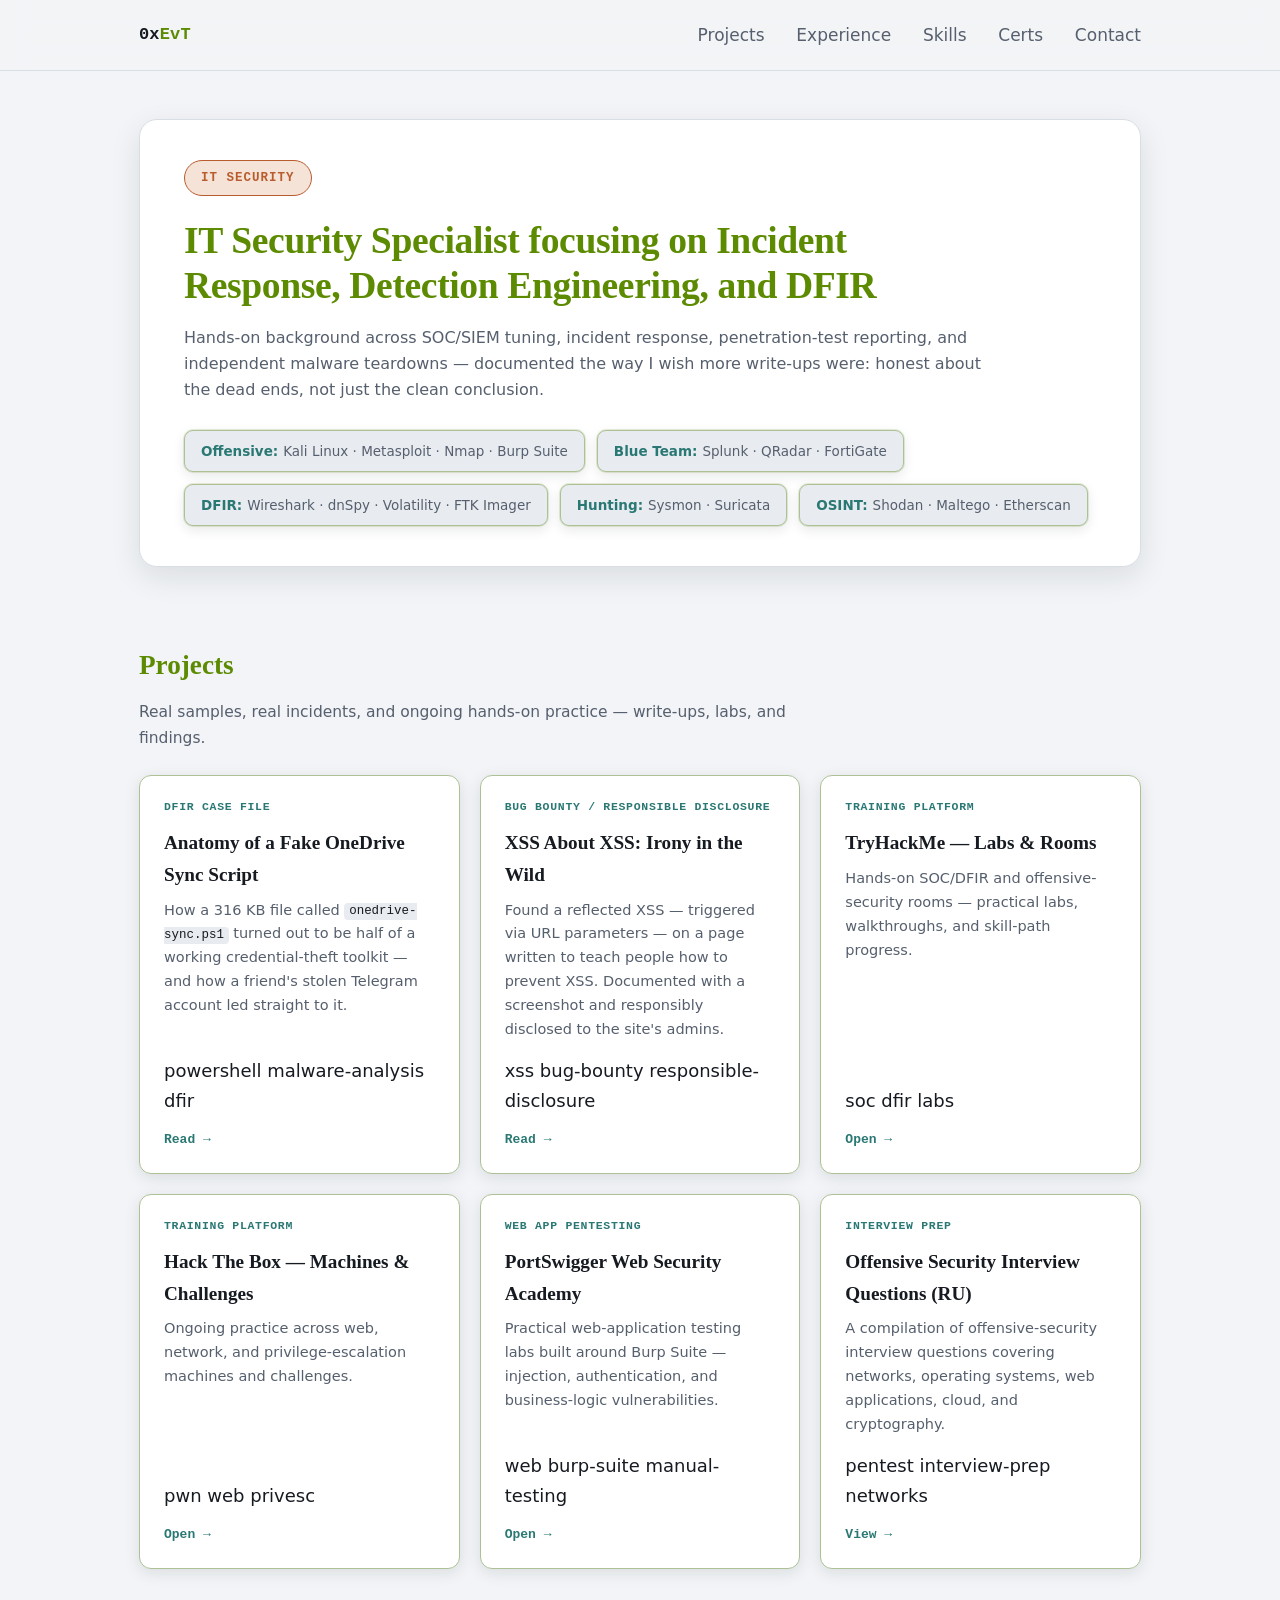
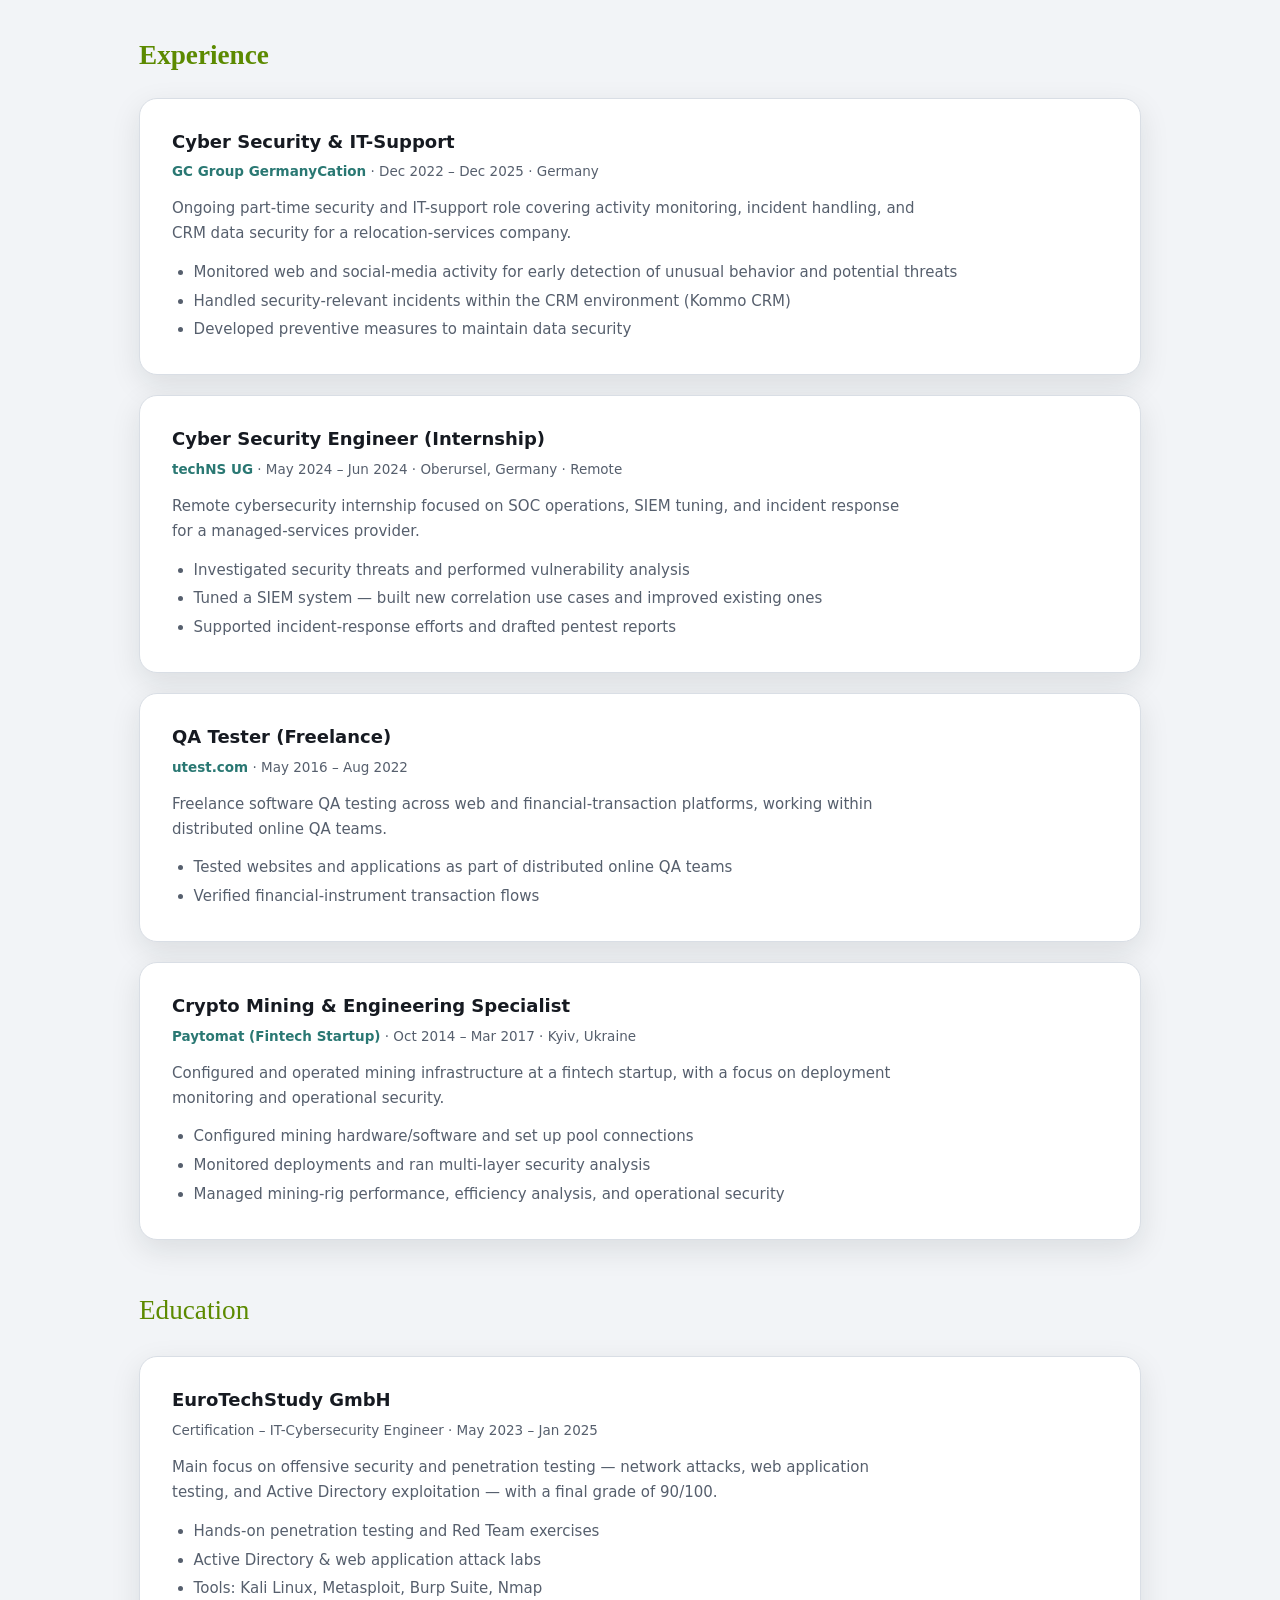
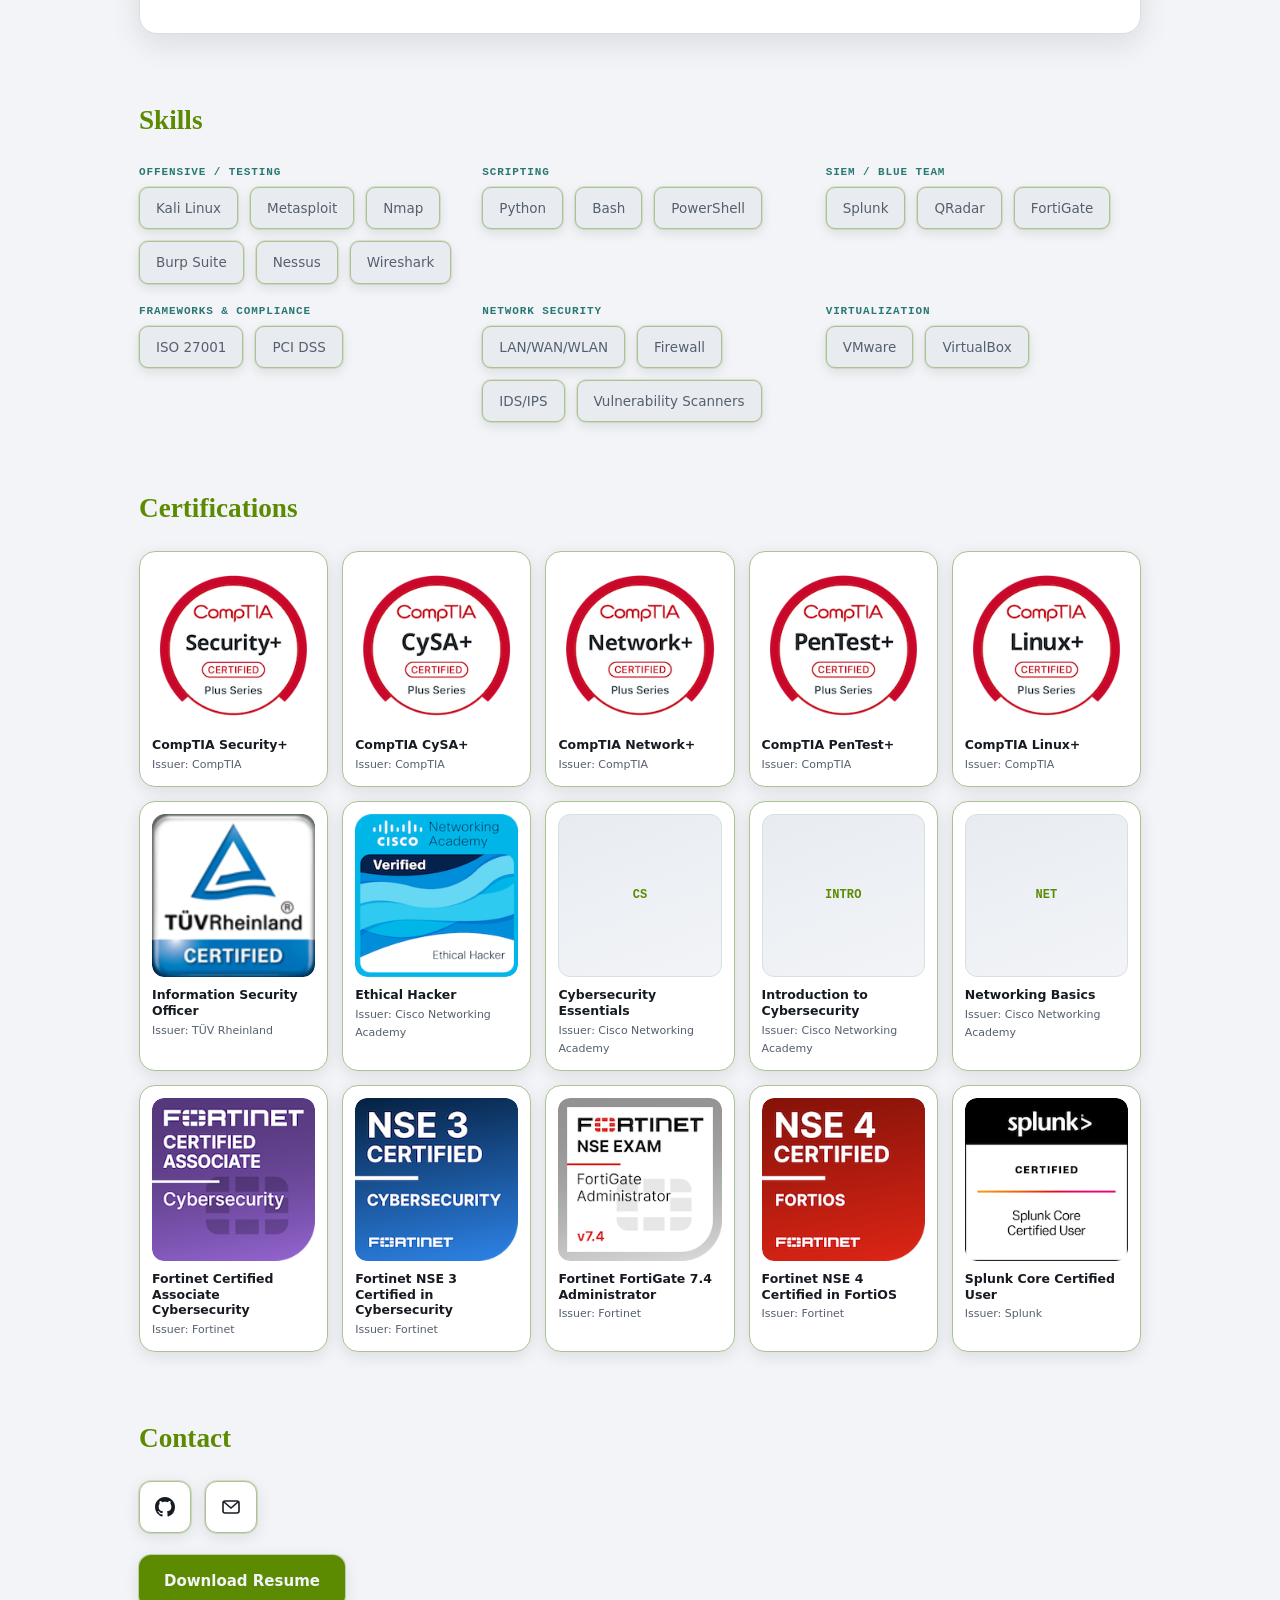
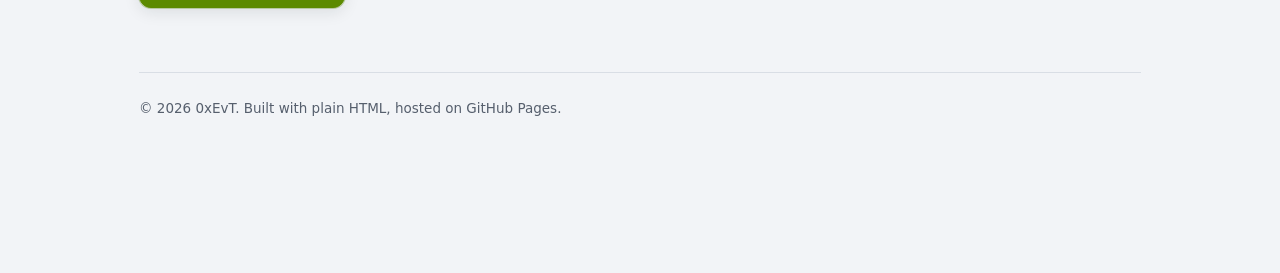
==== index.html @ 276330d0 "Swap Cisco cert card order: Ethical Hacker now first with real Credly badge" ====
<!doctype html>
<html lang="en">
<head>
<meta charset="utf-8">
<meta name="viewport" content="width=device-width, initial-scale=1">
<title>0xEvT — IT Security Specialist</title>
<meta name="description" content="Portfolio — IT Security Specialist focused on SOC operations, malware analysis, and applied pentesting. Projects, experience, certifications, and skills.">
<link rel="icon" href="data:image/svg+xml,%3Csvg xmlns='http://www.w3.org/2000/svg' viewBox='0 0 100 100'%3E%3Ctext y='.9em' font-size='90'%3E%F0%9F%A6%A0%3C/text%3E%3C/svg%3E">
<link rel="stylesheet" href="/assets/style.css">
</head>
<body>

<div class="sticky-nav">
  <header class="site-header wrap">
    <a class="brand" href="/">0x<span>EvT</span></a>
    <nav class="site-nav">
      <a href="#projects">Projects</a>
      <a href="#experience">Experience</a>
      <a href="#skills">Skills</a>
      <a href="#certs">Certs</a>
      <a href="#contact">Contact</a>
    </nav>
  </header>
</div>

<div class="wrap">

  <section class="hero">
    <div class="hero-card">
      <span class="hero-badge">IT Security</span>
      <h1>IT Security Specialist focusing on Incident Response, Detection Engineering, and DFIR</h1>
      <p class="lede">Hands-on background across SOC/SIEM tuning, incident response, penetration-test reporting, and independent malware teardowns &mdash; documented the way I wish more write-ups were: honest about the dead ends, not just the clean conclusion.</p>
      <div class="tool-pills">
        <span class="tool-pill"><b>Offensive:</b> Kali Linux &middot; Metasploit &middot; Nmap &middot; Burp Suite</span>
        <span class="tool-pill"><b>Blue Team:</b> Splunk &middot; QRadar &middot; FortiGate</span>
        <span class="tool-pill"><b>DFIR:</b> Wireshark &middot; dnSpy &middot; Volatility &middot; FTK Imager</span>
        <span class="tool-pill"><b>Hunting:</b> Sysmon &middot; Suricata</span>
        <span class="tool-pill"><b>OSINT:</b> Shodan &middot; Maltego &middot; Etherscan</span>
      </div>
    </div>
  </section>

  <section id="projects">
    <h2>Projects</h2>
    <p class="section-lede">Real samples, real incidents, and ongoing hands-on practice — write-ups, labs, and findings.</p>
    <div class="investigation-grid">

      <a class="investigation-card" href="/posts/anatomy-of-a-fake-onedrive-sync-script.html">
        <div class="category">DFIR Case File</div>
        <h3>Anatomy of a Fake OneDrive Sync Script</h3>
        <p>How a 316&nbsp;KB file called <code>onedrive-sync.ps1</code> turned out to be half of a working credential-theft toolkit &mdash; and how a friend's stolen Telegram account led straight to it.</p>
        <div class="tags">
          <span class="tag">powershell</span>
          <span class="tag">malware-analysis</span>
          <span class="tag">dfir</span>
        </div>
        <span class="cta">Read &rarr;</span>
      </a>

      <a class="investigation-card" href="https://lnkd.in/p/edTXgkzT" target="_blank" rel="noopener">
        <div class="category">Bug Bounty / Responsible Disclosure</div>
        <h3>XSS About XSS: Irony in the Wild</h3>
        <p>Found a reflected XSS &mdash; triggered via URL parameters &mdash; on a page written to teach people how to prevent XSS. Documented with a screenshot and responsibly disclosed to the site's admins.</p>
        <div class="tags">
          <span class="tag">xss</span>
          <span class="tag">bug-bounty</span>
          <span class="tag">responsible-disclosure</span>
        </div>
        <span class="cta">Read &rarr;</span>
      </a>

      <a class="investigation-card" href="https://tryhackme.com/p/InWin" target="_blank" rel="noopener">
        <div class="category">Training Platform</div>
        <h3>TryHackMe — Labs &amp; Rooms</h3>
        <p>Hands-on SOC/DFIR and offensive-security rooms &mdash; practical labs, walkthroughs, and skill-path progress.</p>
        <div class="tags">
          <span class="tag">soc</span>
          <span class="tag">dfir</span>
          <span class="tag">labs</span>
        </div>
        <span class="cta">Open &rarr;</span>
      </a>

      <a class="investigation-card" href="https://profile.hackthebox.com/profile/019fd1e8-3cdb-7213-b640-951eaf2274b7" target="_blank" rel="noopener">
        <div class="category">Training Platform</div>
        <h3>Hack The Box — Machines &amp; Challenges</h3>
        <p>Ongoing practice across web, network, and privilege-escalation machines and challenges.</p>
        <div class="tags">
          <span class="tag">pwn</span>
          <span class="tag">web</span>
          <span class="tag">privesc</span>
        </div>
        <span class="cta">Open &rarr;</span>
      </a>

      <a class="investigation-card" href="https://portswigger.net/web-security" target="_blank" rel="noopener">
        <div class="category">Web App Pentesting</div>
        <h3>PortSwigger Web Security Academy</h3>
        <p>Practical web-application testing labs built around Burp Suite &mdash; injection, authentication, and business-logic vulnerabilities.</p>
        <div class="tags">
          <span class="tag">web</span>
          <span class="tag">burp-suite</span>
          <span class="tag">manual-testing</span>
        </div>
        <span class="cta">Open &rarr;</span>
      </a>

      <a class="investigation-card" href="https://github.com/inwin2023/russian-offensive-security-questions" target="_blank" rel="noopener">
        <div class="category">Interview Prep</div>
        <h3>Offensive Security Interview Questions (RU)</h3>
        <p>A compilation of offensive-security interview questions covering networks, operating systems, web applications, cloud, and cryptography.</p>
        <div class="tags">
          <span class="tag">pentest</span>
          <span class="tag">interview-prep</span>
          <span class="tag">networks</span>
        </div>
        <span class="cta">View &rarr;</span>
      </a>

    </div>
  </section>

  <section id="experience">
    <h2>Experience</h2>
    <div class="job-list">

      <div class="job-entry">
        <span class="job-title">Cyber Security &amp; IT-Support</span>
        <div class="job-meta-line"><span class="job-org">GC Group GermanyCation</span> &middot; Dec 2022 – Dec 2025 &middot; Germany</div>
        <p class="job-summary">Ongoing part-time security and IT-support role covering activity monitoring, incident handling, and CRM data security for a relocation-services company.</p>
        <ul>
          <li>Monitored web and social-media activity for early detection of unusual behavior and potential threats</li>
          <li>Handled security-relevant incidents within the CRM environment (Kommo CRM)</li>
          <li>Developed preventive measures to maintain data security</li>
        </ul>
      </div>

      <div class="job-entry">
        <span class="job-title">Cyber Security Engineer (Internship)</span>
        <div class="job-meta-line"><span class="job-org">techNS UG</span> &middot; May 2024 – Jun 2024 &middot; Oberursel, Germany &middot; Remote</div>
        <p class="job-summary">Remote cybersecurity internship focused on SOC operations, SIEM tuning, and incident response for a managed-services provider.</p>
        <ul>
          <li>Investigated security threats and performed vulnerability analysis</li>
          <li>Tuned a SIEM system — built new correlation use cases and improved existing ones</li>
          <li>Supported incident-response efforts and drafted pentest reports</li>
        </ul>
      </div>

      <div class="job-entry">
        <span class="job-title">QA Tester (Freelance)</span>
        <div class="job-meta-line"><span class="job-org">utest.com</span> &middot; May 2016 – Aug 2022</div>
        <p class="job-summary">Freelance software QA testing across web and financial-transaction platforms, working within distributed online QA teams.</p>
        <ul>
          <li>Tested websites and applications as part of distributed online QA teams</li>
          <li>Verified financial-instrument transaction flows</li>
        </ul>
      </div>

      <div class="job-entry">
        <span class="job-title">Crypto Mining &amp; Engineering Specialist</span>
        <div class="job-meta-line"><span class="job-org">Paytomat (Fintech Startup)</span> &middot; Oct 2014 – Mar 2017 &middot; Kyiv, Ukraine</div>
        <p class="job-summary">Configured and operated mining infrastructure at a fintech startup, with a focus on deployment monitoring and operational security.</p>
        <ul>
          <li>Configured mining hardware/software and set up pool connections</li>
          <li>Monitored deployments and ran multi-layer security analysis</li>
          <li>Managed mining-rig performance, efficiency analysis, and operational security</li>
        </ul>
      </div>

      <div class="subgroup-heading">Education</div>

      <div class="job-entry">
        <span class="job-title">EuroTechStudy GmbH</span>
        <div class="job-meta-line">Certification &ndash; IT-Cybersecurity Engineer &middot; May 2023 – Jan 2025</div>
        <p class="job-summary">Main focus on offensive security and penetration testing &mdash; network attacks, web application testing, and Active Directory exploitation &mdash; with a final grade of 90/100.</p>
        <ul>
          <li>Hands-on penetration testing and Red Team exercises</li>
          <li>Active Directory &amp; web application attack labs</li>
          <li>Tools: Kali Linux, Metasploit, Burp Suite, Nmap</li>
        </ul>
      </div>

    </div>
  </section>

  <section id="skills">
    <h2>Skills</h2>
    <div class="skills-grid">
      <div class="skill-group">
        <div class="group-label">Offensive / Testing</div>
        <div class="tool-pills">
          <span class="tool-pill">Kali Linux</span>
          <span class="tool-pill">Metasploit</span>
          <span class="tool-pill">Nmap</span>
          <span class="tool-pill">Burp Suite</span>
          <span class="tool-pill">Nessus</span>
          <span class="tool-pill">Wireshark</span>
        </div>
      </div>
      <div class="skill-group">
        <div class="group-label">Scripting</div>
        <div class="tool-pills">
          <span class="tool-pill">Python</span>
          <span class="tool-pill">Bash</span>
          <span class="tool-pill">PowerShell</span>
        </div>
      </div>
      <div class="skill-group">
        <div class="group-label">SIEM / Blue Team</div>
        <div class="tool-pills">
          <span class="tool-pill">Splunk</span>
          <span class="tool-pill">QRadar</span>
          <span class="tool-pill">FortiGate</span>
        </div>
      </div>
      <div class="skill-group">
        <div class="group-label">Frameworks &amp; Compliance</div>
        <div class="tool-pills">
          <span class="tool-pill">ISO 27001</span>
          <span class="tool-pill">PCI DSS</span>
        </div>
      </div>
      <div class="skill-group">
        <div class="group-label">Network Security</div>
        <div class="tool-pills">
          <span class="tool-pill">LAN/WAN/WLAN</span>
          <span class="tool-pill">Firewall</span>
          <span class="tool-pill">IDS/IPS</span>
          <span class="tool-pill">Vulnerability Scanners</span>
        </div>
      </div>
      <div class="skill-group">
        <div class="group-label">Virtualization</div>
        <div class="tool-pills">
          <span class="tool-pill">VMware</span>
          <span class="tool-pill">VirtualBox</span>
        </div>
      </div>
    </div>
  </section>

  <section id="certs">
    <h2>Certifications</h2>
    <div class="cert-grid">

      <a class="cert-card" href="https://www.credly.com/badges/bf93e5b6-6738-4d8b-bbef-842210d840ac/public_url" target="_blank" rel="noopener">
        <div class="cert-badge cert-badge-img"><img src="/assets/badges/comptia-security-plus.png" alt="CompTIA Security+ ce Certification"></div>
        <div class="cert-title">CompTIA Security+</div>
        <div class="cert-issuer">Issuer: CompTIA</div>
      </a>

      <a class="cert-card" href="https://www.credly.com/badges/5a2090db-5820-4be1-9502-c2ab94a0b4c9/public_url" target="_blank" rel="noopener">
        <div class="cert-badge cert-badge-img"><img src="/assets/badges/comptia-cysa-plus.png" alt="CompTIA CySA+ ce Certification"></div>
        <div class="cert-title">CompTIA CySA+</div>
        <div class="cert-issuer">Issuer: CompTIA</div>
      </a>

      <a class="cert-card" href="https://www.credly.com/badges/ac779601-d9ad-4d5a-b1d6-53b8a9b3892c/public_url" target="_blank" rel="noopener">
        <div class="cert-badge cert-badge-img"><img src="/assets/badges/comptia-network-plus.png" alt="CompTIA Network+ ce Certification"></div>
        <div class="cert-title">CompTIA Network+</div>
        <div class="cert-issuer">Issuer: CompTIA</div>
      </a>

      <a class="cert-card" href="https://www.credly.com/badges/fabd694e-6544-47f2-9b10-23509691984f/public_url" target="_blank" rel="noopener">
        <div class="cert-badge cert-badge-img"><img src="/assets/badges/comptia-pentest-plus.png" alt="CompTIA PenTest+ ce Certification"></div>
        <div class="cert-title">CompTIA PenTest+</div>
        <div class="cert-issuer">Issuer: CompTIA</div>
      </a>

      <a class="cert-card" href="https://www.credly.com/badges/d277acde-83e1-40c7-be02-b7717e0cdb73/public_url" target="_blank" rel="noopener">
        <div class="cert-badge cert-badge-img"><img src="/assets/badges/comptia-linux-plus.png" alt="CompTIA Linux+ ce Certification"></div>
        <div class="cert-title">CompTIA Linux+</div>
        <div class="cert-issuer">Issuer: CompTIA</div>
      </a>

      <a class="cert-card" href="https://www.certipedia.com/quality_marks/0000085735?locale=en" target="_blank" rel="noopener">
        <div class="cert-badge cert-badge-img"><img src="/assets/badges/tuv-rheinland.png" alt="TÜV Rheinland Certified"></div>
        <div class="cert-title">Information Security Officer</div>
        <div class="cert-issuer">Issuer: TÜV Rheinland</div>
      </a>

      <a class="cert-card" href="https://www.credly.com/badges/b4910799-a010-491c-a703-971b802cc8e7/public_url" target="_blank" rel="noopener">
        <div class="cert-badge cert-badge-img"><img src="/assets/badges/ethical-hacker.png" alt="Ethical Hacker"></div>
        <div class="cert-title">Ethical Hacker</div>
        <div class="cert-issuer">Issuer: Cisco Networking Academy</div>
      </a>

      <a class="cert-card" href="https://www.netacad.com" target="_blank" rel="noopener">
        <div class="cert-badge">CS</div>
        <div class="cert-title">Cybersecurity Essentials</div>
        <div class="cert-issuer">Issuer: Cisco Networking Academy</div>
      </a>

      <a class="cert-card" href="https://www.netacad.com" target="_blank" rel="noopener">
        <div class="cert-badge">INTRO</div>
        <div class="cert-title">Introduction to Cybersecurity</div>
        <div class="cert-issuer">Issuer: Cisco Networking Academy</div>
      </a>

      <a class="cert-card" href="https://www.netacad.com" target="_blank" rel="noopener">
        <div class="cert-badge">NET</div>
        <div class="cert-title">Networking Basics</div>
        <div class="cert-issuer">Issuer: Cisco Networking Academy</div>
      </a>

      <a class="cert-card" href="https://www.credly.com/badges/8e2b9e82-31da-4bca-9411-c5f8219a413a/public_url" target="_blank" rel="noopener">
        <div class="cert-badge cert-badge-img"><img src="/assets/badges/fortinet-certified-associate.png" alt="Fortinet Certified Associate Cybersecurity"></div>
        <div class="cert-title">Fortinet Certified Associate Cybersecurity</div>
        <div class="cert-issuer">Issuer: Fortinet</div>
      </a>

      <a class="cert-card" href="https://www.credly.com/badges/13985b6e-8d64-478a-87ad-e1b6a4ca3249/public_url" target="_blank" rel="noopener">
        <div class="cert-badge cert-badge-img"><img src="/assets/badges/fortinet-nse3.png" alt="Fortinet NSE 3 Certified in Cybersecurity"></div>
        <div class="cert-title">Fortinet NSE 3 Certified in Cybersecurity</div>
        <div class="cert-issuer">Issuer: Fortinet</div>
      </a>

      <a class="cert-card" href="https://www.credly.com/badges/7edfcaf4-da78-4e93-8f4d-ff659202764e/public_url" target="_blank" rel="noopener">
        <div class="cert-badge cert-badge-img"><img src="/assets/badges/fortinet-fortigate-7-4.png" alt="Fortinet FortiGate 7.4 Administrator"></div>
        <div class="cert-title">Fortinet FortiGate 7.4 Administrator</div>
        <div class="cert-issuer">Issuer: Fortinet</div>
      </a>

      <a class="cert-card" href="https://www.credly.com/badges/e6b365a2-eaa3-4f22-b417-6a2508be4477/public_url" target="_blank" rel="noopener">
        <div class="cert-badge cert-badge-img"><img src="/assets/badges/fortinet-nse4.png" alt="Fortinet NSE 4 Certified in FortiOS"></div>
        <div class="cert-title">Fortinet NSE 4 Certified in FortiOS</div>
        <div class="cert-issuer">Issuer: Fortinet</div>
      </a>

      <a class="cert-card" href="https://www.credly.com/badges/07b14246-436d-4538-97b6-6046a997be59/public_url" target="_blank" rel="noopener">
        <div class="cert-badge cert-badge-img"><img src="/assets/badges/splunk-core-certified-user.png" alt="Splunk Core Certified User"></div>
        <div class="cert-title">Splunk Core Certified User</div>
        <div class="cert-issuer">Issuer: Splunk</div>
      </a>

    </div>
  </section>

  <section id="contact">
    <h2>Contact</h2>
    <div class="contact-icons">
      <a class="contact-icon" href="https://github.com/0xEvT" target="_blank" rel="noopener" aria-label="GitHub">
        <svg viewBox="0 0 16 16" width="20" height="20" fill="currentColor" aria-hidden="true"><path d="M8 0C3.58 0 0 3.58 0 8c0 3.54 2.29 6.53 5.47 7.59.4.07.55-.17.55-.38 0-.19-.01-.82-.01-1.49-2.01.37-2.53-.49-2.69-.94-.09-.23-.48-.94-.82-1.13-.28-.15-.68-.52-.01-.53.63-.01 1.08.58 1.23.82.72 1.21 1.87.87 2.33.66.07-.52.28-.87.51-1.07-1.78-.2-3.64-.89-3.64-3.95 0-.87.31-1.59.82-2.15-.08-.2-.36-1.02.08-2.12 0 0 .67-.21 2.2.82.64-.18 1.32-.27 2-.27.68 0 1.36.09 2 .27 1.53-1.04 2.2-.82 2.2-.82.44 1.1.16 1.92.08 2.12.51.56.82 1.27.82 2.15 0 3.07-1.87 3.75-3.65 3.95.29.25.54.73.54 1.48 0 1.07-.01 1.93-.01 2.2 0 .21.15.46.55.38A8.01 8.01 0 0016 8c0-4.42-3.58-8-8-8z"/></svg>
      </a>
      <a class="contact-icon" href="mailto:it-sec@office-dateien.de" aria-label="Email">
        <svg viewBox="0 0 20 20" width="20" height="20" fill="none" stroke="currentColor" stroke-width="1.6" aria-hidden="true"><rect x="2" y="4" width="16" height="12" rx="2"/><path d="M3 5l7 6 7-6"/></svg>
      </a>
    </div>
    <a class="resume-btn" href="/assets/0xEvT-resume.pdf" target="_blank" rel="noopener">Download Resume</a>
  </section>

  <footer class="site-footer">
    <p>&copy; 2026 0xEvT. Built with plain HTML, hosted on GitHub Pages.</p>
  </footer>

</div>

</body>
</html>
---- assets/style.css ----
/* 0xEvT — shared site tokens & components (case-file / DFIR aesthetic) */

:root{
  --bg:#F2F4F7;
  --surface:#FFFFFF;
  --surface-2:#E8ECF1;
  --ink:#161A21;
  --ink-muted:#565F6D;
  --border:#D9DEE5;
  --accent-warn:#B85C2E;
  --accent-warn-bg:#F4E3D6;
  --accent-confirm:#2A7873;
  --accent-confirm-bg:#DBEEEC;
  --accent-heading:#5C8A00;
  --accent-hover:#0091C2;
  --accent-critical:#C4342F;
  --accent-critical-bg:#F6DBDA;
  --code-bg:#161A21;
  --code-ink:#E7ECF2;
  --code-muted:#8B95A3;
  --link:#2A7873;
  --shadow:rgba(22,26,33,0.10);
}
@media (prefers-color-scheme: dark){
  :root:not([data-theme="light"]){
    --bg:#10141B;
    --surface:#171C25;
    --surface-2:#1E2530;
    --ink:#E7ECF2;
    --ink-muted:#93A0B0;
    --border:#2A313D;
    --accent-warn:#E08A55;
    --accent-warn-bg:rgba(224,138,85,0.14);
    --accent-confirm:#5FBDB6;
    --accent-confirm-bg:rgba(95,189,182,0.14);
    --accent-heading:#B4FA2E;
    --accent-hover:#2FF0FF;
    --accent-critical:#FF6259;
    --accent-critical-bg:rgba(255,98,89,0.14);
    --code-bg:#0C0F14;
    --code-ink:#D7DEE7;
    --code-muted:#6E7A89;
    --link:#5FBDB6;
    --shadow:rgba(0,0,0,0.45);
  }
}
:root[data-theme="dark"]{
  --bg:#10141B;
  --surface:#171C25;
  --surface-2:#1E2530;
  --ink:#E7ECF2;
  --ink-muted:#93A0B0;
  --border:#2A313D;
  --accent-warn:#E08A55;
  --accent-warn-bg:rgba(224,138,85,0.14);
  --accent-confirm:#5FBDB6;
  --accent-confirm-bg:rgba(95,189,182,0.14);
  --accent-heading:#B4FA2E;
  --accent-hover:#2FF0FF;
  --accent-critical:#FF6259;
  --accent-critical-bg:rgba(255,98,89,0.14);
  --code-bg:#0C0F14;
  --code-ink:#D7DEE7;
  --code-muted:#6E7A89;
  --link:#5FBDB6;
  --shadow:rgba(0,0,0,0.45);
}

*{box-sizing:border-box;}

body{
  margin:0;
  background:var(--bg);
  color:var(--ink);
  font-family:-apple-system,"Segoe UI","Avenir Next",system-ui,sans-serif;
  font-size:18px;
  line-height:1.65;
  -webkit-font-smoothing:antialiased;
}

.wrap{max-width:1050px; margin:0 auto; padding:0 24px 96px;}

/* ---- shared site header / footer (all pages) ---- */
.site-header{
  display:flex; align-items:center; justify-content:space-between;
  padding:28px 0; border-bottom:1px solid var(--border); margin-bottom:8px;
}
.brand{
  font-family:ui-monospace,"SF Mono","Cascadia Code",Menlo,Consolas,monospace;
  font-size:17px; font-weight:700; color:var(--ink); text-decoration:none;
  letter-spacing:.01em;
}
.brand span{color:var(--accent-heading);}
.site-nav a{
  color:var(--ink-muted); text-decoration:none; font-size:17px; margin-left:26px;
}
.site-nav a:hover, .site-nav a:focus-visible{color:var(--accent-hover);}

.site-footer{
  border-top:1px solid var(--border);
  margin-top:60px; padding-top:24px; padding-bottom:40px;
  color:var(--ink-muted); font-size:13.5px;
}
.site-footer a{color:var(--link);}

/* ---- homepage: intro + post list ---- */
.intro{padding:44px 0 8px;}
.intro .kicker{
  font-family:ui-monospace,"SF Mono","Cascadia Code",Menlo,Consolas,monospace;
  font-size:12.5px; letter-spacing:.12em; text-transform:uppercase;
  color:var(--accent-warn); margin:0 0 14px;
}
.intro h1{
  font-family:ui-serif,"Iowan Old Style","Palatino Linotype","Book Antiqua",Georgia,serif;
  font-size:clamp(1.9rem,4.2vw,2.5rem);
  line-height:1.15; margin:0 0 16px; text-wrap:balance; letter-spacing:-.01em;
}
.intro p{color:var(--ink-muted); max-width:80ch; margin:0 0 40px;}

.post-list{list-style:none; margin:0 0 40px; padding:0;}
.post-card{
  display:block; padding:22px 0; border-top:1px solid var(--border);
  text-decoration:none; color:inherit;
}
.post-list li:last-child .post-card{border-bottom:1px solid var(--border);}
.post-card .post-date{
  font-family:ui-monospace,"SF Mono","Cascadia Code",Menlo,Consolas,monospace;
  font-size:12px; letter-spacing:.08em; text-transform:uppercase; color:var(--ink-muted);
  display:block; margin-bottom:8px;
}
.post-card h2{
  font-family:ui-serif,"Iowan Old Style","Palatino Linotype","Book Antiqua",Georgia,serif;
  font-size:1.4rem; margin:0 0 8px; text-wrap:balance;
}
.post-card:hover h2, .post-card:focus-visible h2{color:var(--accent-hover);}
.post-card p{color:var(--ink-muted); margin:0; max-width:84ch;}
.post-card .tags{margin-top:10px;}
.post-card .tag{
  display:inline-block; font-size:11.5px; font-family:ui-monospace,"SF Mono","Cascadia Code",Menlo,Consolas,monospace;
  padding:2px 8px; border-radius:20px; background:var(--surface-2); color:var(--ink-muted);
  margin-right:6px;
}

/* ---- article page ---- */
header.hero{padding:52px 0 32px; border-bottom:1px solid var(--border); margin-bottom:40px;}
.kicker{
  font-family:ui-monospace,"SF Mono","Cascadia Code",Menlo,Consolas,monospace;
  font-size:12.5px; letter-spacing:.12em; text-transform:uppercase;
  color:var(--accent-warn); margin:0 0 18px;
}
h1{
  font-family:ui-serif,"Iowan Old Style","Palatino Linotype","Book Antiqua",Georgia,serif;
  font-size:clamp(2rem, 4.4vw, 2.75rem);
  line-height:1.12; margin:0 0 20px; text-wrap:balance; letter-spacing:-.01em;
  color:var(--accent-heading);
}
.dek{font-size:1.08rem; color:var(--ink-muted); max-width:62ch; margin:0 0 28px;}

.dossier{
  display:grid; grid-template-columns:repeat(auto-fit,minmax(140px,1fr)); gap:1px;
  background:var(--border); border:1px solid var(--border); border-radius:8px; overflow:hidden;
}
.dossier div{background:var(--surface); padding:12px 16px;}
.dossier .label{
  display:block; font-family:ui-monospace,"SF Mono","Cascadia Code",Menlo,Consolas,monospace;
  font-size:10.5px; letter-spacing:.1em; text-transform:uppercase; color:var(--ink-muted); margin-bottom:5px;
}
.dossier .value{font-size:14.5px; font-weight:600; font-variant-numeric:tabular-nums;}
.pill{display:inline-block; padding:2px 9px; border-radius:20px; font-size:12.5px; font-weight:700;}
.pill.high{background:var(--accent-critical-bg); color:var(--accent-critical);}
.pill.confirmed{background:var(--accent-confirm-bg); color:var(--accent-confirm);}

.hl{color:var(--accent-critical); font-weight:700;}

nav.toc{margin:40px 0 56px; padding:22px 24px; background:var(--surface); border:1px solid var(--border); border-radius:10px;}
nav.toc .label{
  font-family:ui-monospace,"SF Mono","Cascadia Code",Menlo,Consolas,monospace;
  font-size:11px; letter-spacing:.1em; text-transform:uppercase; color:var(--ink-muted); margin:0 0 14px;
}
nav.toc ol{margin:0; padding:0 0 0 1.3em; columns:2; column-gap:28px; font-size:17px; font-weight:600;}
nav.toc li{margin-bottom:11px; break-inside:avoid;}
nav.toc a{color:var(--ink); text-decoration:none; border-bottom:1px solid transparent;}
nav.toc a:hover, nav.toc a:focus-visible{border-bottom-color:var(--accent-hover); color:var(--accent-hover);}

.wrap section{margin-bottom:64px;}
h2{
  font-family:ui-serif,"Iowan Old Style","Palatino Linotype","Book Antiqua",Georgia,serif;
  font-size:1.7rem; margin:0 0 20px;
  color:var(--accent-heading); text-wrap:balance;
}
h3{
  font-family:ui-monospace,"SF Mono","Cascadia Code",Menlo,Consolas,monospace;
  font-size:13px; letter-spacing:.06em; text-transform:uppercase; color:var(--accent-heading);
  margin:34px 0 14px; font-weight:700;
}
p{margin:0 0 18px;}
main p, main li{max-width:92ch;}
strong{font-weight:700;}
em{font-style:italic;}
a{color:var(--link);}
ul, ol{margin:0 0 18px; padding-left:1.3em;}
li{margin-bottom:6px;}
code{
  font-family:ui-monospace,"SF Mono","Cascadia Code",Menlo,Consolas,monospace;
  font-size:.86em; background:var(--surface-2); padding:.12em .38em; border-radius:4px; color:var(--ink);
}

.code-block{margin:0 0 22px; border-radius:10px; overflow:hidden; box-shadow:0 6px 20px var(--shadow);}
.code-block .tag{
  background:color-mix(in srgb, var(--code-bg) 85%, black); color:var(--code-muted);
  font-family:ui-monospace,"SF Mono","Cascadia Code",Menlo,Consolas,monospace;
  font-size:11px; letter-spacing:.08em; text-transform:uppercase; padding:8px 16px;
}
.code-block pre{margin:0; padding:16px 18px 18px; background:var(--code-bg); overflow-x:auto;}
.code-block code{background:none; padding:0; color:var(--code-ink); font-size:13.5px; line-height:1.6;}

.note{border-left:3px solid var(--ink-muted); background:var(--surface); border-radius:0 8px 8px 0; padding:14px 20px; margin:0 0 22px;}
.note .tag{
  font-family:ui-monospace,"SF Mono","Cascadia Code",Menlo,Consolas,monospace;
  font-size:11px; letter-spacing:.1em; text-transform:uppercase; color:var(--ink-muted); display:block; margin-bottom:6px;
}
.note p:last-child{margin-bottom:0;}

.callout{border-left:3px solid var(--accent-warn); background:var(--accent-warn-bg); border-radius:0 8px 8px 0; padding:14px 20px; margin:0 0 22px;}
.callout .tag{
  font-family:ui-monospace,"SF Mono","Cascadia Code",Menlo,Consolas,monospace;
  font-size:11px; letter-spacing:.1em; text-transform:uppercase; color:var(--accent-warn); display:block; margin-bottom:6px; font-weight:700;
}
.callout p:last-child{margin-bottom:0;}

.breakthrough{border-left:3px solid var(--accent-confirm); background:var(--accent-confirm-bg); border-radius:0 8px 8px 0; padding:14px 20px; margin:0 0 22px;}
.breakthrough .tag{
  font-family:ui-monospace,"SF Mono","Cascadia Code",Menlo,Consolas,monospace;
  font-size:11px; letter-spacing:.1em; text-transform:uppercase; color:var(--accent-confirm); display:block; margin-bottom:6px; font-weight:700;
}
.breakthrough p:last-child{margin-bottom:0;}

.verdict-box{background:var(--surface); border:1px solid var(--border); border-radius:12px; padding:26px 28px; margin:0 0 22px; box-shadow:0 6px 24px var(--shadow);}
.verdict-box .tag{
  font-family:ui-monospace,"SF Mono","Cascadia Code",Menlo,Consolas,monospace;
  font-size:11px; letter-spacing:.12em; text-transform:uppercase; color:var(--ink-muted); display:block; margin-bottom:10px;
}
.verdict-box p:last-child{margin-bottom:0;}

.table-wrap{overflow-x:auto; margin:0 0 22px; border:1px solid var(--border); border-radius:10px;}
table{border-collapse:collapse; width:100%; font-size:14.5px; min-width:460px;}
thead th{
  background:var(--surface-2); text-align:left;
  font-family:ui-monospace,"SF Mono","Cascadia Code",Menlo,Consolas,monospace;
  font-size:11px; letter-spacing:.06em; text-transform:uppercase; color:var(--ink-muted);
  padding:10px 14px; border-bottom:1px solid var(--border); white-space:nowrap;
}
tbody td{padding:10px 14px; border-bottom:1px solid var(--border); vertical-align:top;}
tbody tr:last-child td{border-bottom:none;}
tbody tr:nth-child(even){background:color-mix(in srgb, var(--surface-2) 35%, transparent);}
td.mono, th.mono{font-family:ui-monospace,"SF Mono","Cascadia Code",Menlo,Consolas,monospace; font-variant-numeric:tabular-nums;}

.chaintrace{
  font-family:ui-monospace,"SF Mono","Cascadia Code",Menlo,Consolas,monospace; font-size:13.5px;
  background:var(--code-bg); color:var(--code-ink); border-radius:10px; padding:18px 20px;
  margin:0 0 22px; line-height:1.9; overflow-x:auto; box-shadow:0 6px 20px var(--shadow);
}
.chaintrace .arrow{color:var(--accent-confirm);}
.chaintrace .step{white-space:nowrap;}

article footer{border-top:1px solid var(--border); margin-top:60px; padding-top:28px; color:var(--ink-muted); font-size:14px;}
article footer a{color:var(--link);}

::selection{background:var(--accent-confirm-bg); color:var(--ink);}
a:focus-visible, [tabindex]:focus-visible{outline:2px solid var(--accent-hover); outline-offset:2px;}

#progress{
  position:fixed; top:0; left:0; height:3px; width:0%;
  background:linear-gradient(90deg, var(--accent-warn), var(--accent-confirm));
  z-index:50; transition:width .1s linear;
}
@media (prefers-reduced-motion: reduce){ #progress{transition:none;} html{scroll-behavior:auto;} }

/* ---- portfolio one-pager ---- */
.hero{padding:40px 0 12px;}
.hero-card{
  background:var(--surface); border:1px solid var(--border); border-radius:18px;
  padding:40px 44px; box-shadow:0 10px 30px var(--shadow);
}
.hero-badge{
  display:inline-block; padding:7px 16px; border-radius:20px;
  background:var(--accent-warn-bg); border:1px solid var(--accent-warn);
  font-family:ui-monospace,"SF Mono","Cascadia Code",Menlo,Consolas,monospace;
  font-size:12.5px; letter-spacing:.08em; text-transform:uppercase; font-weight:700; color:var(--accent-warn);
  margin-bottom:22px;
}
.hero-card h1{
  font-family:ui-serif,"Iowan Old Style","Palatino Linotype","Book Antiqua",Georgia,serif;
  font-size:clamp(1.7rem,3.6vw,2.35rem);
  line-height:1.2; margin:0 0 16px; text-wrap:balance; letter-spacing:-.01em;
  color:var(--accent-heading);
}
.hero-card p.lede{color:var(--ink-muted); font-size:16px; max-width:80ch; margin:0 0 26px;}
.tool-pills{display:flex; flex-wrap:wrap; gap:12px;}
.tool-pill{
  display:inline-flex; align-items:center; gap:5px;
  padding:9px 16px; border-radius:9px;
  background:var(--surface-2);
  border:1px solid color-mix(in srgb, var(--accent-heading) 35%, var(--border));
  font-size:13.5px; color:var(--ink-muted);
  box-shadow:0 4px 12px var(--shadow), 0 0 0 1px color-mix(in srgb, var(--accent-heading) 14%, transparent);
}
.tool-pill b{color:var(--accent-confirm); font-weight:700;}
.hero .toolline b{color:var(--ink); font-weight:600;}
.hero .toolline .sep{margin:0 10px; color:var(--border);}

.sticky-nav{
  position:sticky; top:0; z-index:40;
  background:color-mix(in srgb, var(--bg) 78%, transparent);
  backdrop-filter:blur(12px); -webkit-backdrop-filter:blur(12px);
  border-bottom:1px solid var(--border); margin-bottom:8px;
}
.sticky-nav .site-header.wrap{padding:20px 24px; border-bottom:none; margin-bottom:0;}

.section-lede{color:var(--ink-muted); max-width:70ch; margin:-8px 0 24px; font-size:15.5px;}

/* Investigations */
.investigation-grid{
  display:grid; grid-template-columns:repeat(auto-fit,minmax(300px,1fr));
  gap:20px; margin:0 0 24px;
}
.investigation-card{
  display:flex; flex-direction:column; background:var(--surface);
  border:1px solid color-mix(in srgb, var(--accent-heading) 35%, var(--border));
  border-radius:12px; padding:22px 24px;
  text-decoration:none; color:inherit;
  box-shadow:0 4px 16px var(--shadow);
  transition:transform .15s ease, border-color .15s ease, box-shadow .15s ease;
}
.investigation-card:hover, .investigation-card:focus-visible{
  transform:translateY(-4px);
  border-color:color-mix(in srgb, var(--accent-heading) 50%, var(--border));
  box-shadow:0 10px 28px var(--shadow);
}
.investigation-card .category{
  font-family:ui-monospace,"SF Mono","Cascadia Code",Menlo,Consolas,monospace;
  font-size:11.5px; letter-spacing:.06em; text-transform:uppercase;
  color:var(--accent-confirm); font-weight:700; margin:0 0 10px;
}
.investigation-card h3{
  font-family:ui-serif,"Iowan Old Style","Palatino Linotype","Book Antiqua",Georgia,serif;
  font-size:1.2rem; color:var(--ink); text-transform:none; letter-spacing:0;
  font-weight:700; margin:0 0 8px;
}
.investigation-card:hover h3, .investigation-card:focus-visible h3{color:var(--accent-hover);}
.investigation-card p{color:var(--ink-muted); font-size:14.5px; margin:0 0 14px; flex:1;}
.investigation-card .tags{margin-bottom:14px;}
.investigation-card .cta{
  font-family:ui-monospace,"SF Mono","Cascadia Code",Menlo,Consolas,monospace;
  font-size:13px; font-weight:700; color:var(--accent-confirm);
}

/* Skills */
.skills-grid{
  display:grid; grid-template-columns:repeat(auto-fit,minmax(230px,1fr));
  gap:18px 28px; margin:0 0 24px;
}
.subgroup-heading{
  font-family:ui-serif,"Iowan Old Style","Palatino Linotype","Book Antiqua",Georgia,serif;
  font-size:1.7rem; color:var(--accent-heading); text-wrap:balance;
  margin:28px 0 4px;
}
.subgroup-label{
  font-family:ui-monospace,"SF Mono","Cascadia Code",Menlo,Consolas,monospace;
  font-size:11.5px; letter-spacing:.08em; text-transform:uppercase; color:var(--accent-confirm);
  font-weight:700; margin:28px 0 -4px;
}
.skill-group .group-label{
  font-family:ui-monospace,"SF Mono","Cascadia Code",Menlo,Consolas,monospace;
  font-size:11px; letter-spacing:.08em; text-transform:uppercase; color:var(--accent-confirm);
  margin:0 0 6px; font-weight:700;
}
.skill-group .group-items{color:var(--ink); font-size:15px; line-height:1.5;}

/* Experience */
.job-list{display:flex; flex-direction:column; gap:20px; margin:0 0 24px;}
.job-entry{
  background:var(--surface); border:1px solid var(--border);
  border-radius:18px; padding:28px 32px;
  box-shadow:0 10px 30px var(--shadow);
}
.job-entry .job-title{font-weight:700; font-size:18px; display:block; margin-bottom:4px;}
.job-entry .job-meta-line{
  color:var(--ink-muted); font-size:13.5px; margin-bottom:14px;
}
.job-entry .job-meta-line .job-org{color:var(--accent-confirm); font-weight:600;}
.job-entry .job-summary{color:var(--ink-muted); font-size:15px; margin:0 0 14px; max-width:78ch;}
.job-entry ul{margin:0; padding-left:1.2em; max-width:74ch;}
.job-entry li{color:var(--ink-muted); font-size:15px; margin-bottom:4px;}

/* Education reuses .job-entry card styling */

/* Certifications */
.cert-grid{
  display:grid; grid-template-columns:repeat(5, 1fr);
  gap:14px; margin:0 0 24px;
}
@media (max-width:820px){ .cert-grid{grid-template-columns:repeat(3, 1fr);} }
@media (max-width:520px){ .cert-grid{grid-template-columns:repeat(2, 1fr);} }
.cert-card{
  display:flex; flex-direction:column; background:var(--surface);
  border:1px solid color-mix(in srgb, var(--accent-heading) 35%, var(--border));
  border-radius:16px; padding:12px; text-decoration:none; color:inherit;
  box-shadow:0 4px 16px var(--shadow);
  transition:transform .15s ease, border-color .15s ease, box-shadow .15s ease;
}
.cert-card:hover, .cert-card:focus-visible{
  transform:translateY(-4px);
  border-color:color-mix(in srgb, var(--accent-heading) 50%, var(--border));
  box-shadow:0 10px 28px var(--shadow);
}
.cert-badge{
  display:flex; align-items:center; justify-content:center; text-align:center;
  aspect-ratio:1; border-radius:12px; margin-bottom:10px;
  background:linear-gradient(160deg, var(--surface-2), var(--bg));
  border:1px solid var(--border);
  font-family:ui-monospace,"SF Mono","Cascadia Code",Menlo,Consolas,monospace;
  font-weight:800; font-size:12px; letter-spacing:.01em; color:var(--accent-heading);
  padding:6px;
}
.cert-badge-img{background:none; border:none; padding:0; overflow:hidden;}
.cert-badge-img img{width:100%; height:100%; object-fit:cover; border-radius:inherit;}
.cert-card .cert-title{font-weight:700; font-size:12.5px; line-height:1.25; margin-bottom:3px;}
.cert-card .cert-issuer{color:var(--ink-muted); font-size:11px;}

/* Contact */
.contact-icons{display:flex; gap:14px; margin-bottom:22px;}
.contact-icon{
  display:flex; align-items:center; justify-content:center;
  width:52px; height:52px; border-radius:12px;
  background:var(--surface); color:var(--ink);
  border:1px solid color-mix(in srgb, var(--accent-heading) 35%, var(--border));
  box-shadow:0 4px 16px var(--shadow), 0 0 0 1px color-mix(in srgb, var(--accent-heading) 18%, transparent);
  transition:transform .15s ease, border-color .15s ease, box-shadow .15s ease, color .15s ease;
}
.contact-icon:hover, .contact-icon:focus-visible{
  transform:translateY(-4px);
  color:var(--accent-hover);
  border-color:color-mix(in srgb, var(--accent-heading) 55%, var(--border));
  box-shadow:0 10px 26px var(--shadow), 0 0 0 1px color-mix(in srgb, var(--accent-heading) 30%, transparent);
}
.resume-btn{
  display:inline-flex; align-items:center;
  padding:13px 24px; border-radius:12px;
  background:var(--accent-heading); color:var(--bg);
  font-weight:700; font-size:15px; text-decoration:none;
  border:1px solid var(--accent-heading);
  box-shadow:0 4px 16px var(--shadow), 0 0 0 1px color-mix(in srgb, var(--accent-heading) 30%, transparent);
  transition:transform .15s ease, box-shadow .15s ease, opacity .15s ease;
}
.resume-btn:hover, .resume-btn:focus-visible{
  transform:translateY(-4px); opacity:.9;
  box-shadow:0 10px 26px var(--shadow), 0 0 0 1px color-mix(in srgb, var(--accent-heading) 45%, transparent);
}
html{scroll-behavior:smooth;}
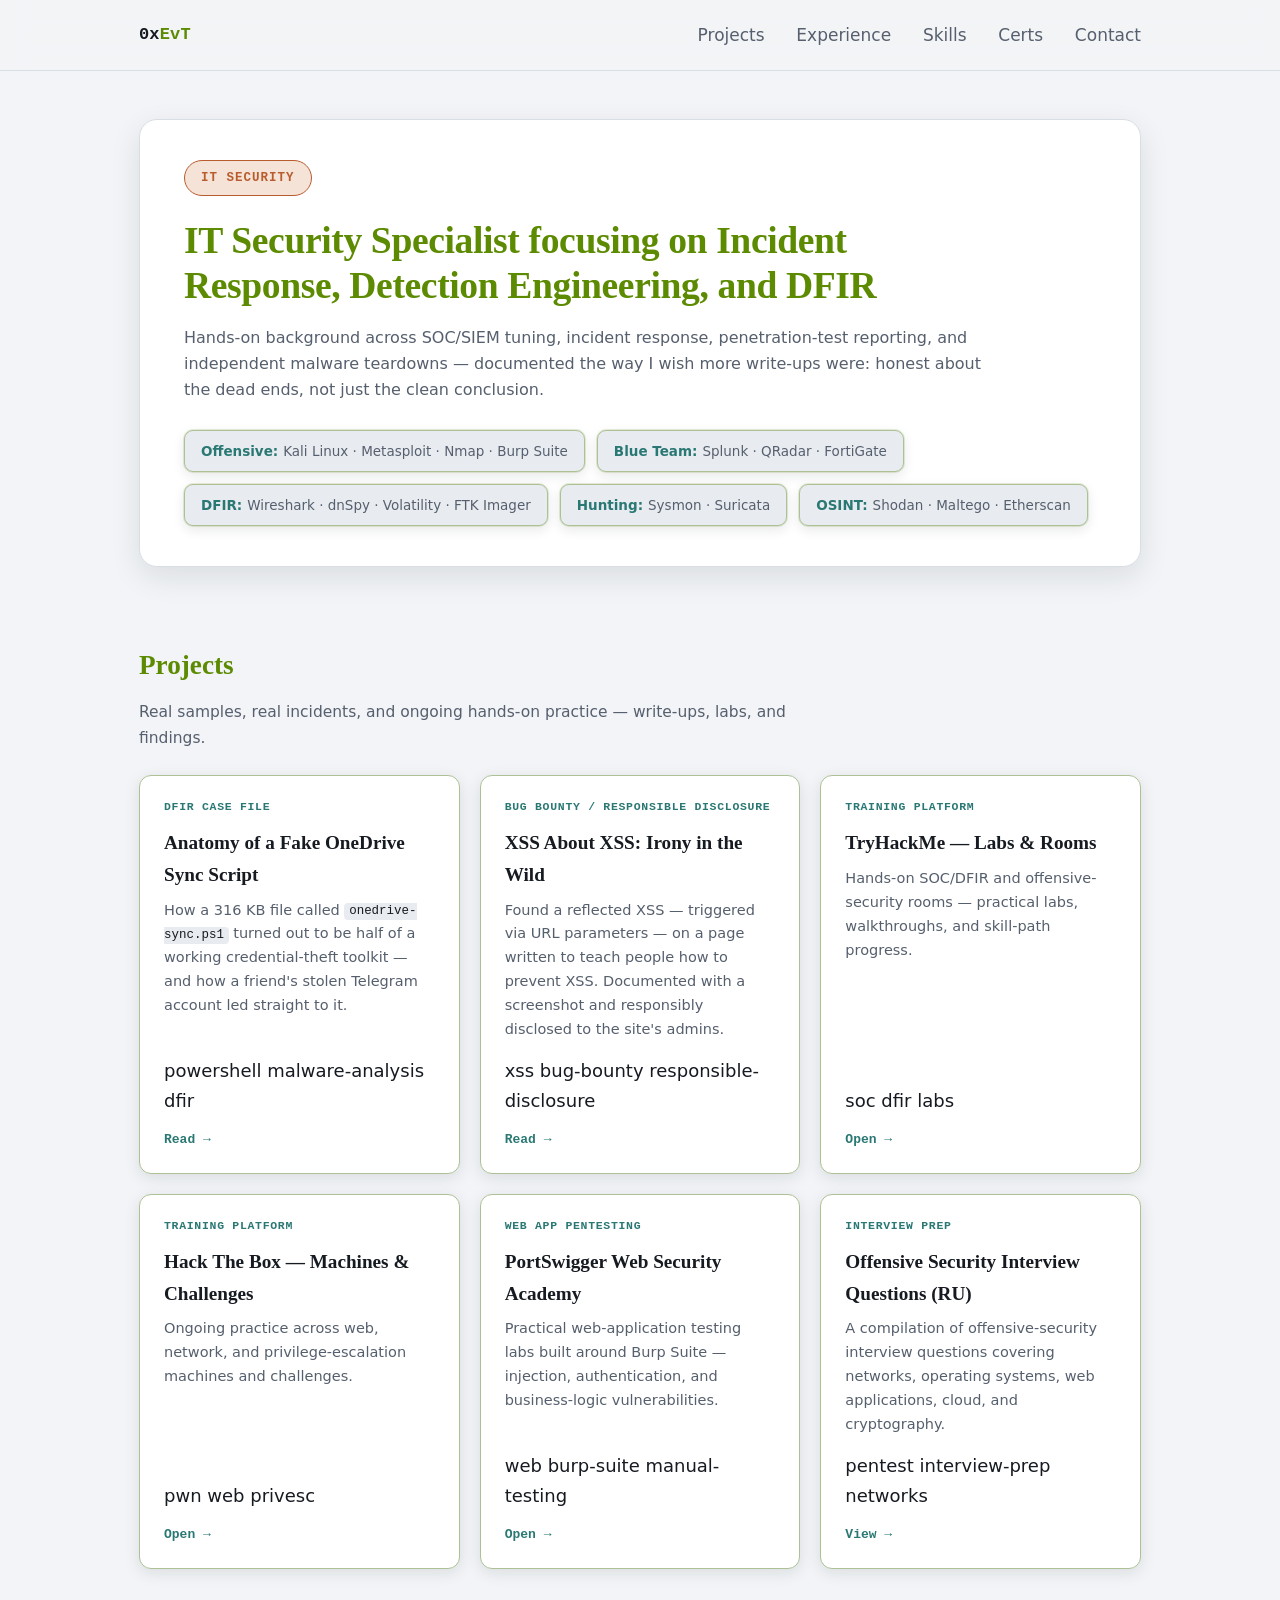
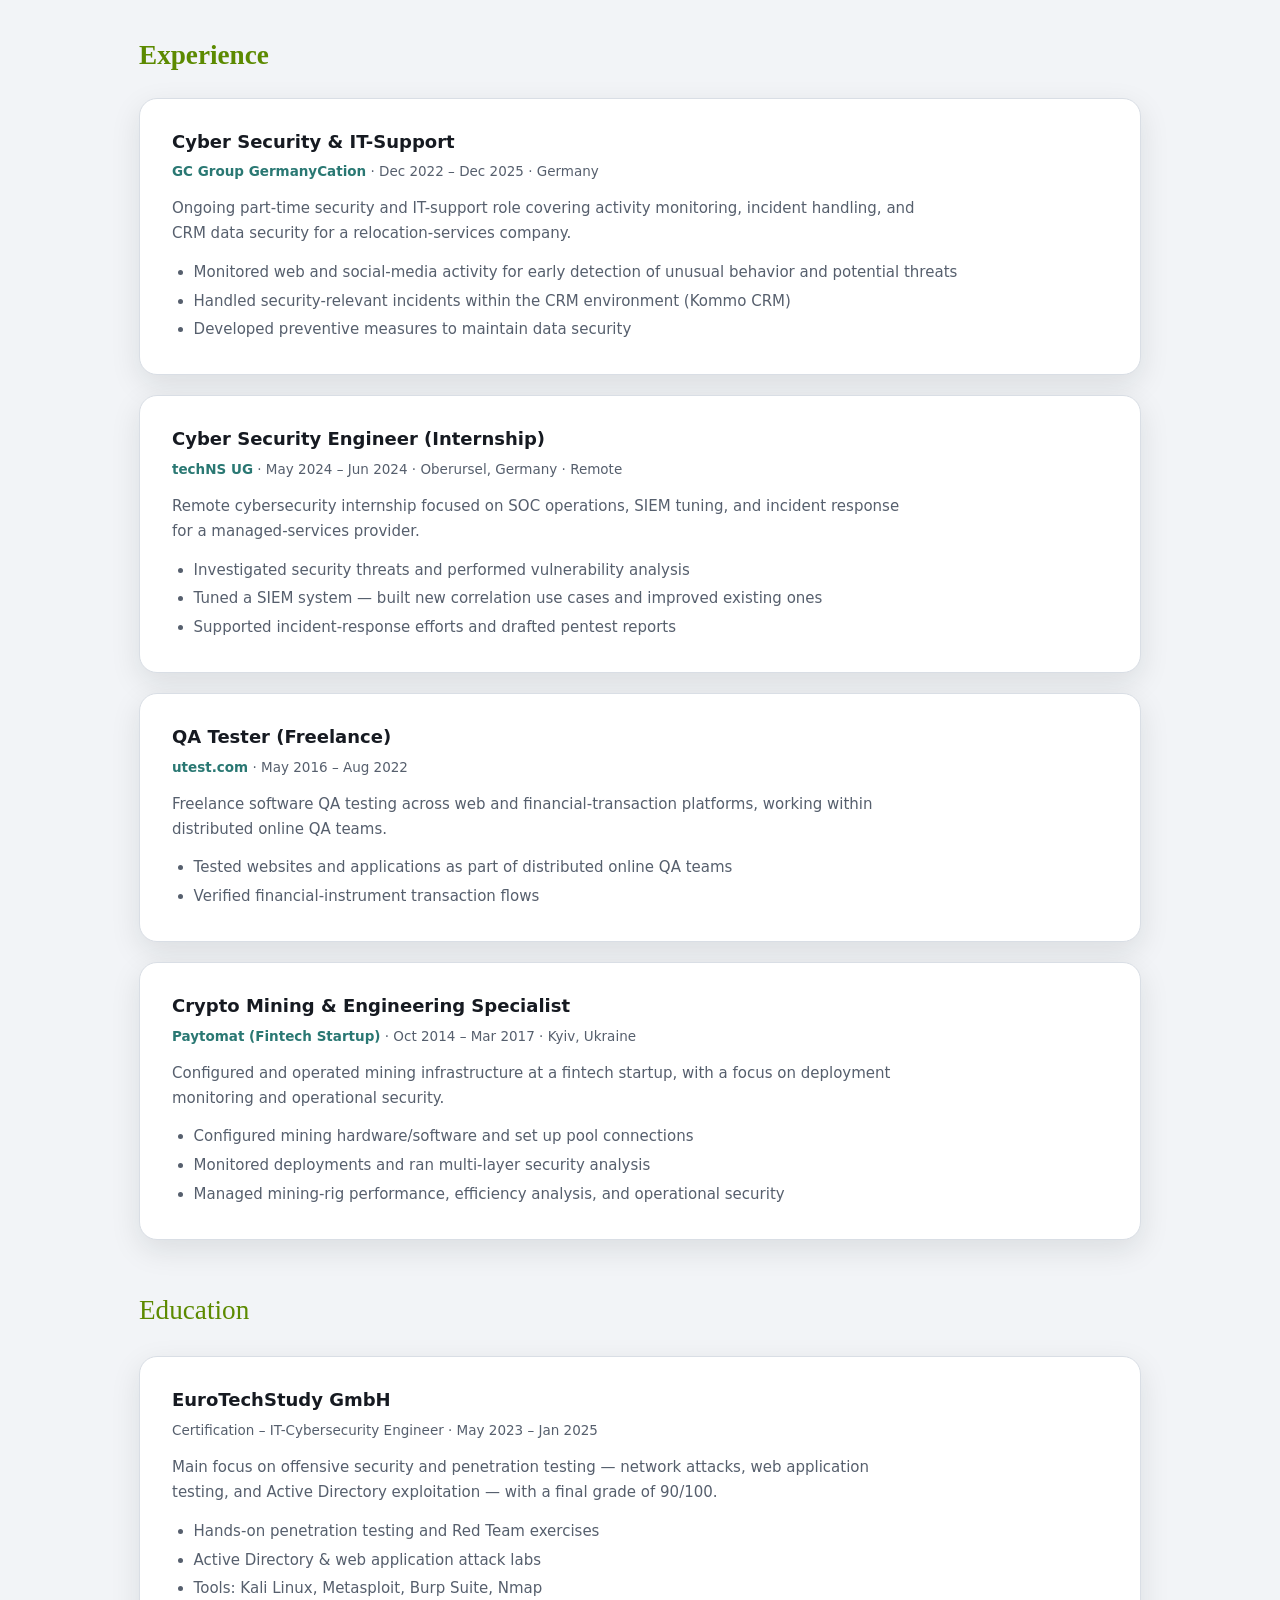
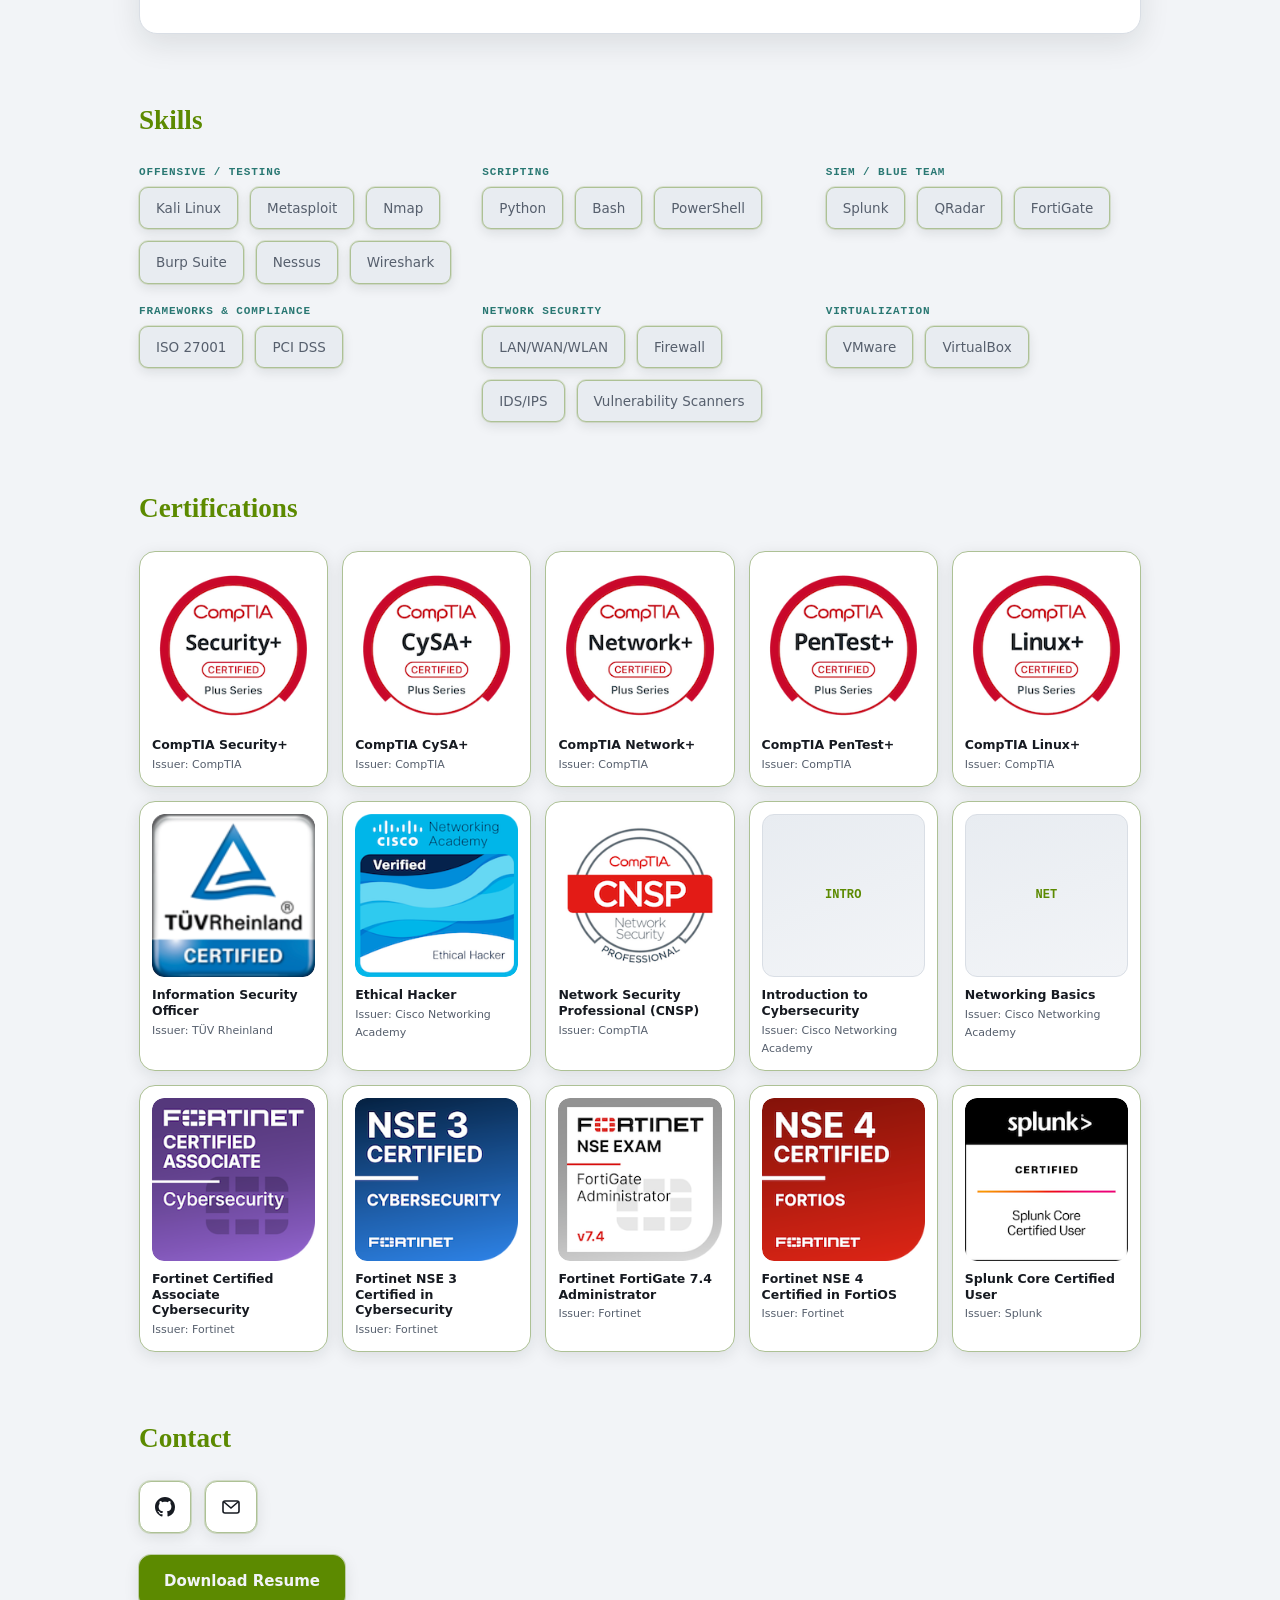
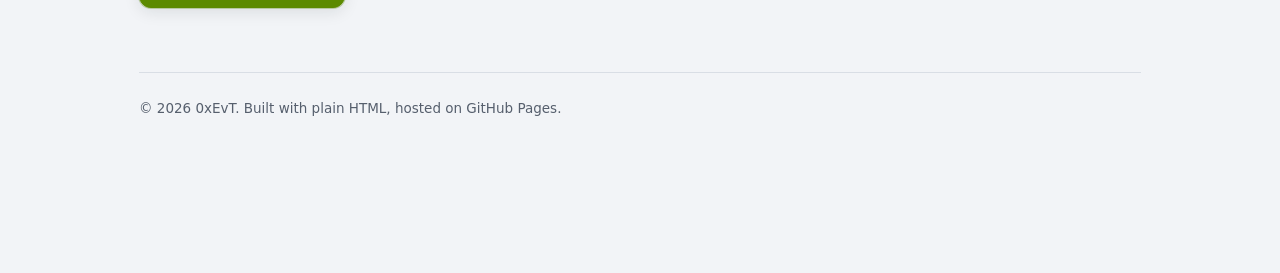
==== commit 0df59f4b: "Replace Cybersecurity Essentials card with CompTIA CNSP Stackable (real Credly badge)" ====
--- a/index.html
+++ b/index.html
@@ -285,10 +285,10 @@
         <div class="cert-issuer">Issuer: Cisco Networking Academy</div>
       </a>
 
-      <a class="cert-card" href="https://www.netacad.com" target="_blank" rel="noopener">
-        <div class="cert-badge">CS</div>
-        <div class="cert-title">Cybersecurity Essentials</div>
-        <div class="cert-issuer">Issuer: Cisco Networking Academy</div>
+      <a class="cert-card" href="https://www.credly.com/badges/a3440449-a5ed-4aa1-a827-6ccbe49d3ddb/public_url" target="_blank" rel="noopener">
+        <div class="cert-badge cert-badge-img"><img src="/assets/badges/comptia-cnsp.png" alt="CompTIA Network Security Professional (CNSP) Stackable Certification"></div>
+        <div class="cert-title">Network Security Professional (CNSP)</div>
+        <div class="cert-issuer">Issuer: CompTIA</div>
       </a>
 
       <a class="cert-card" href="https://www.netacad.com" target="_blank" rel="noopener">
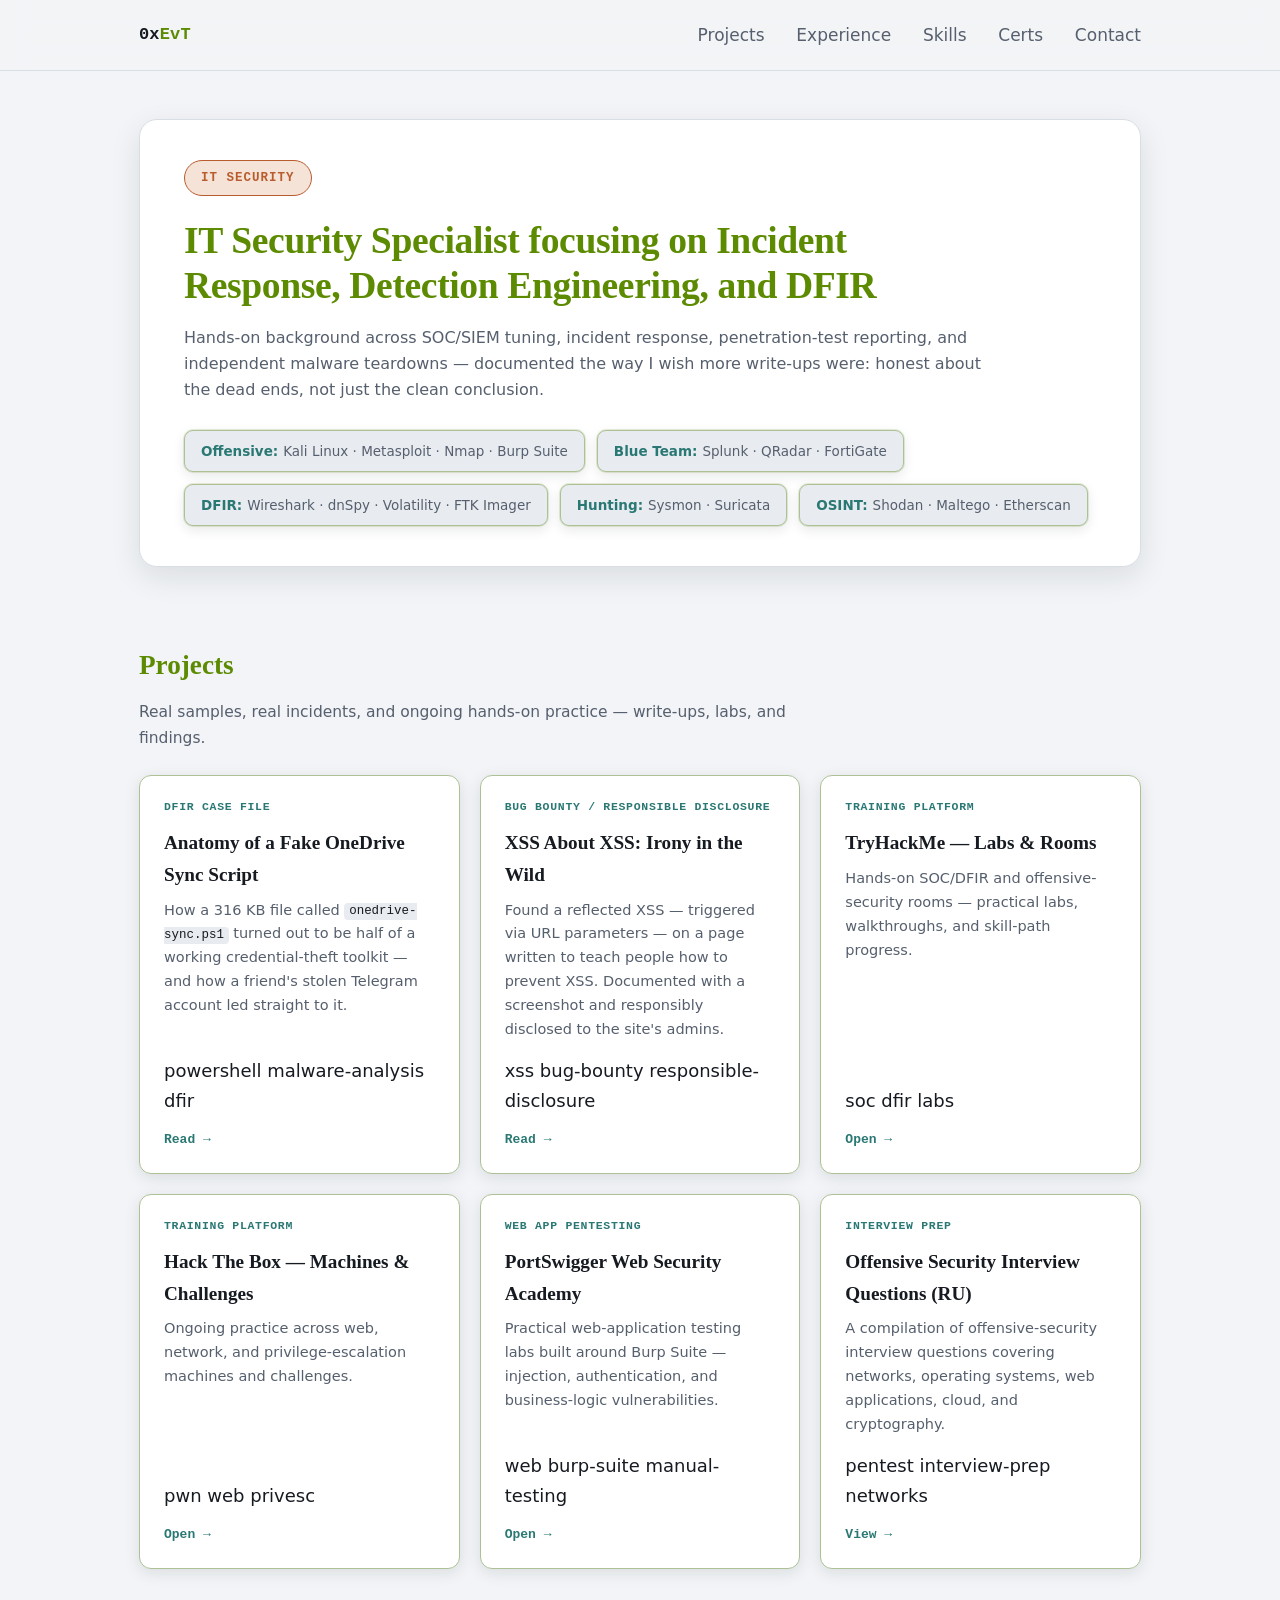
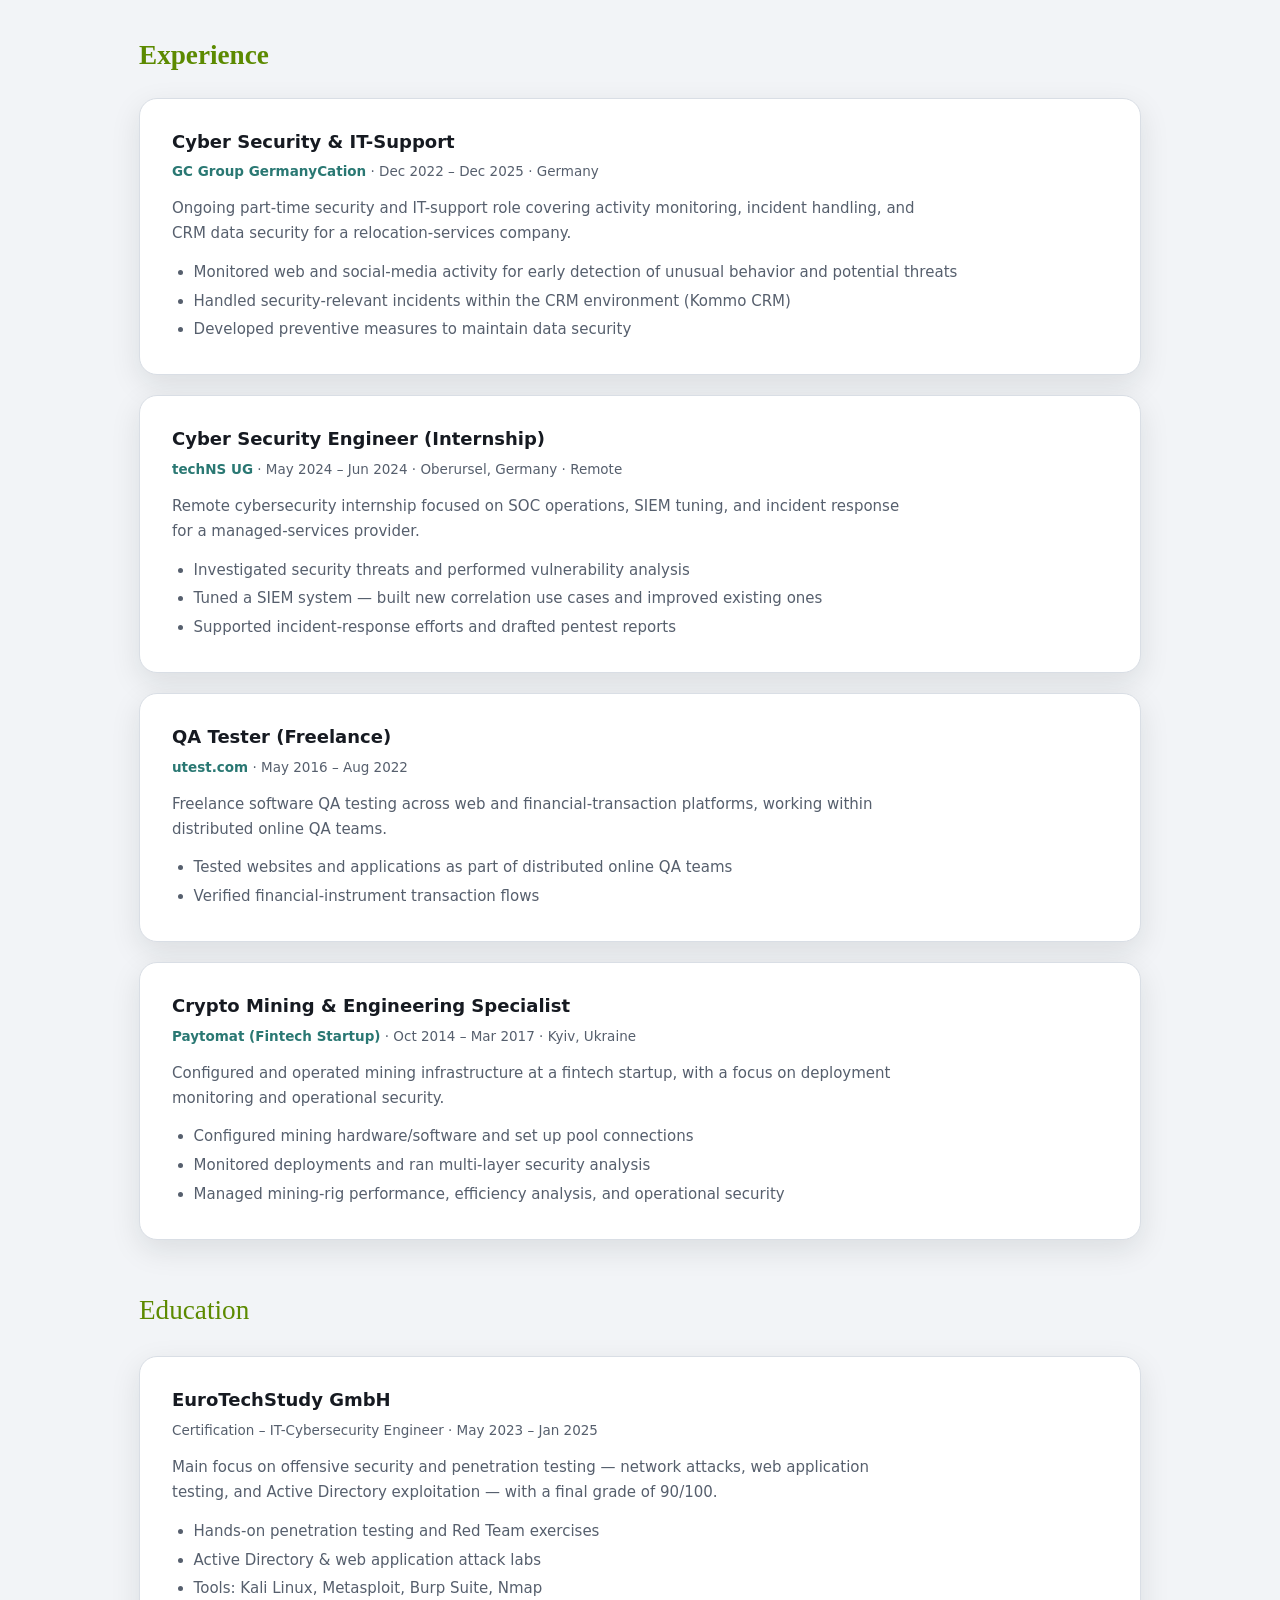
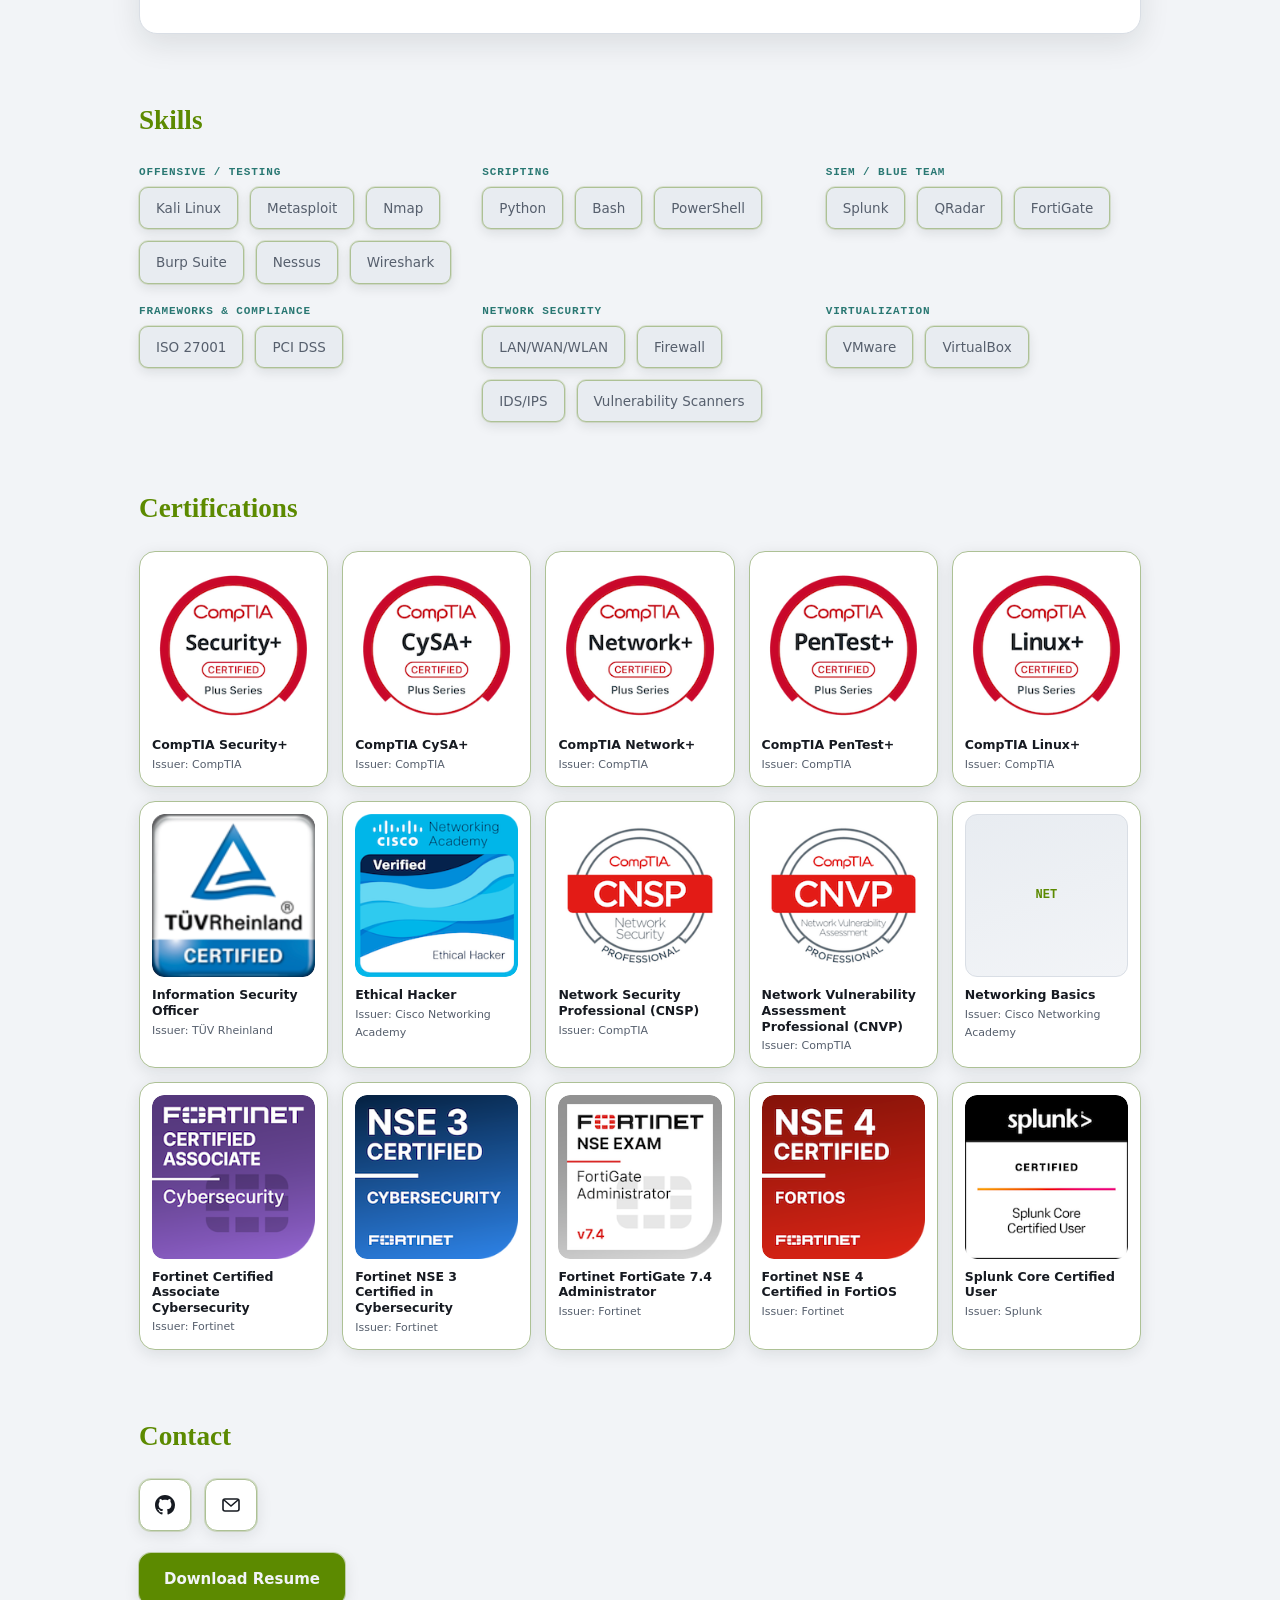
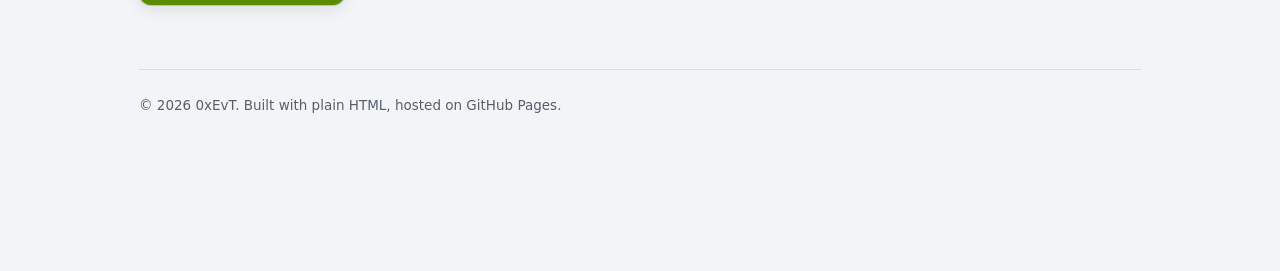
==== commit 6afbff91: "Replace Introduction to Cybersecurity card with CompTIA CNVP Stackable (real Credly badge)" ====
--- a/index.html
+++ b/index.html
@@ -291,10 +291,10 @@
         <div class="cert-issuer">Issuer: CompTIA</div>
       </a>
 
-      <a class="cert-card" href="https://www.netacad.com" target="_blank" rel="noopener">
-        <div class="cert-badge">INTRO</div>
-        <div class="cert-title">Introduction to Cybersecurity</div>
-        <div class="cert-issuer">Issuer: Cisco Networking Academy</div>
+      <a class="cert-card" href="https://www.credly.com/badges/4c3fa5f7-4311-47fe-9222-127aa1302b17/public_url" target="_blank" rel="noopener">
+        <div class="cert-badge cert-badge-img"><img src="/assets/badges/comptia-cnvp.png" alt="CompTIA Network Vulnerability Assessment Professional (CNVP) Stackable Certification"></div>
+        <div class="cert-title">Network Vulnerability Assessment Professional (CNVP)</div>
+        <div class="cert-issuer">Issuer: CompTIA</div>
       </a>
 
       <a class="cert-card" href="https://www.netacad.com" target="_blank" rel="noopener">
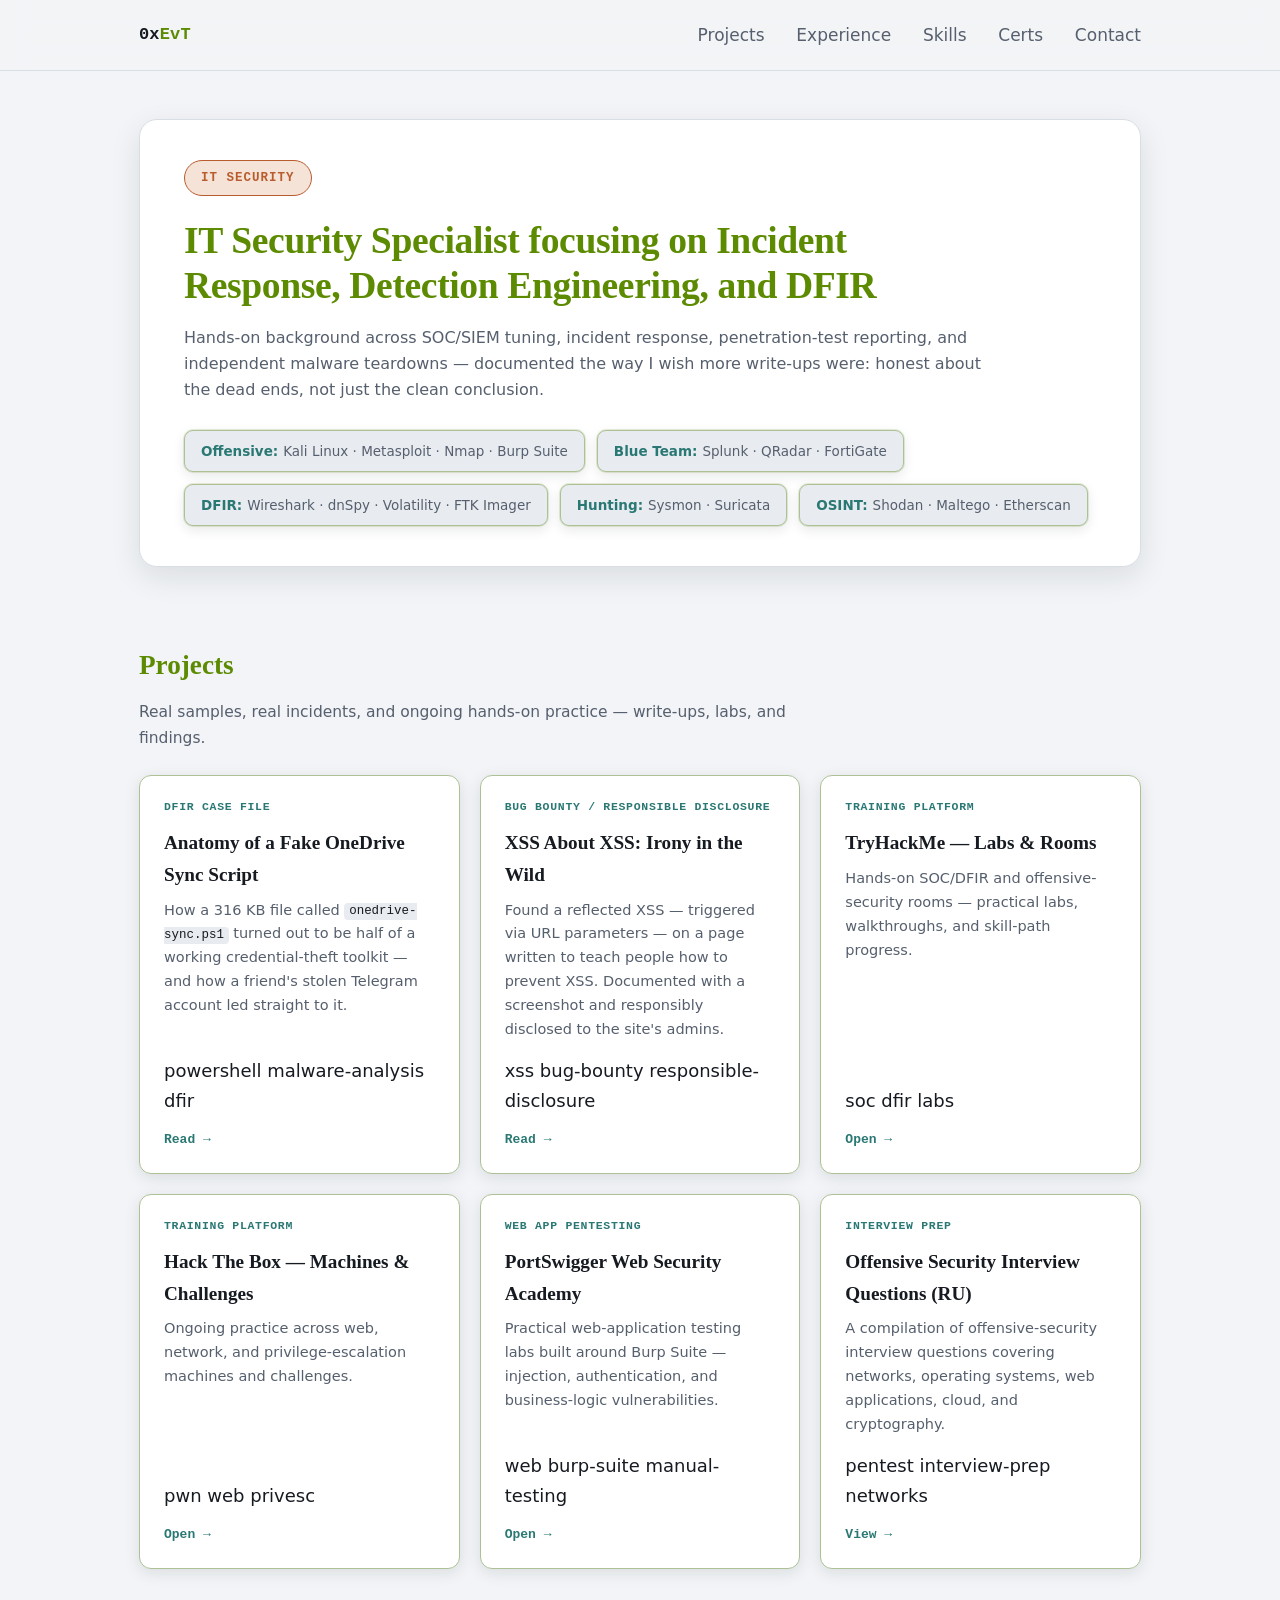
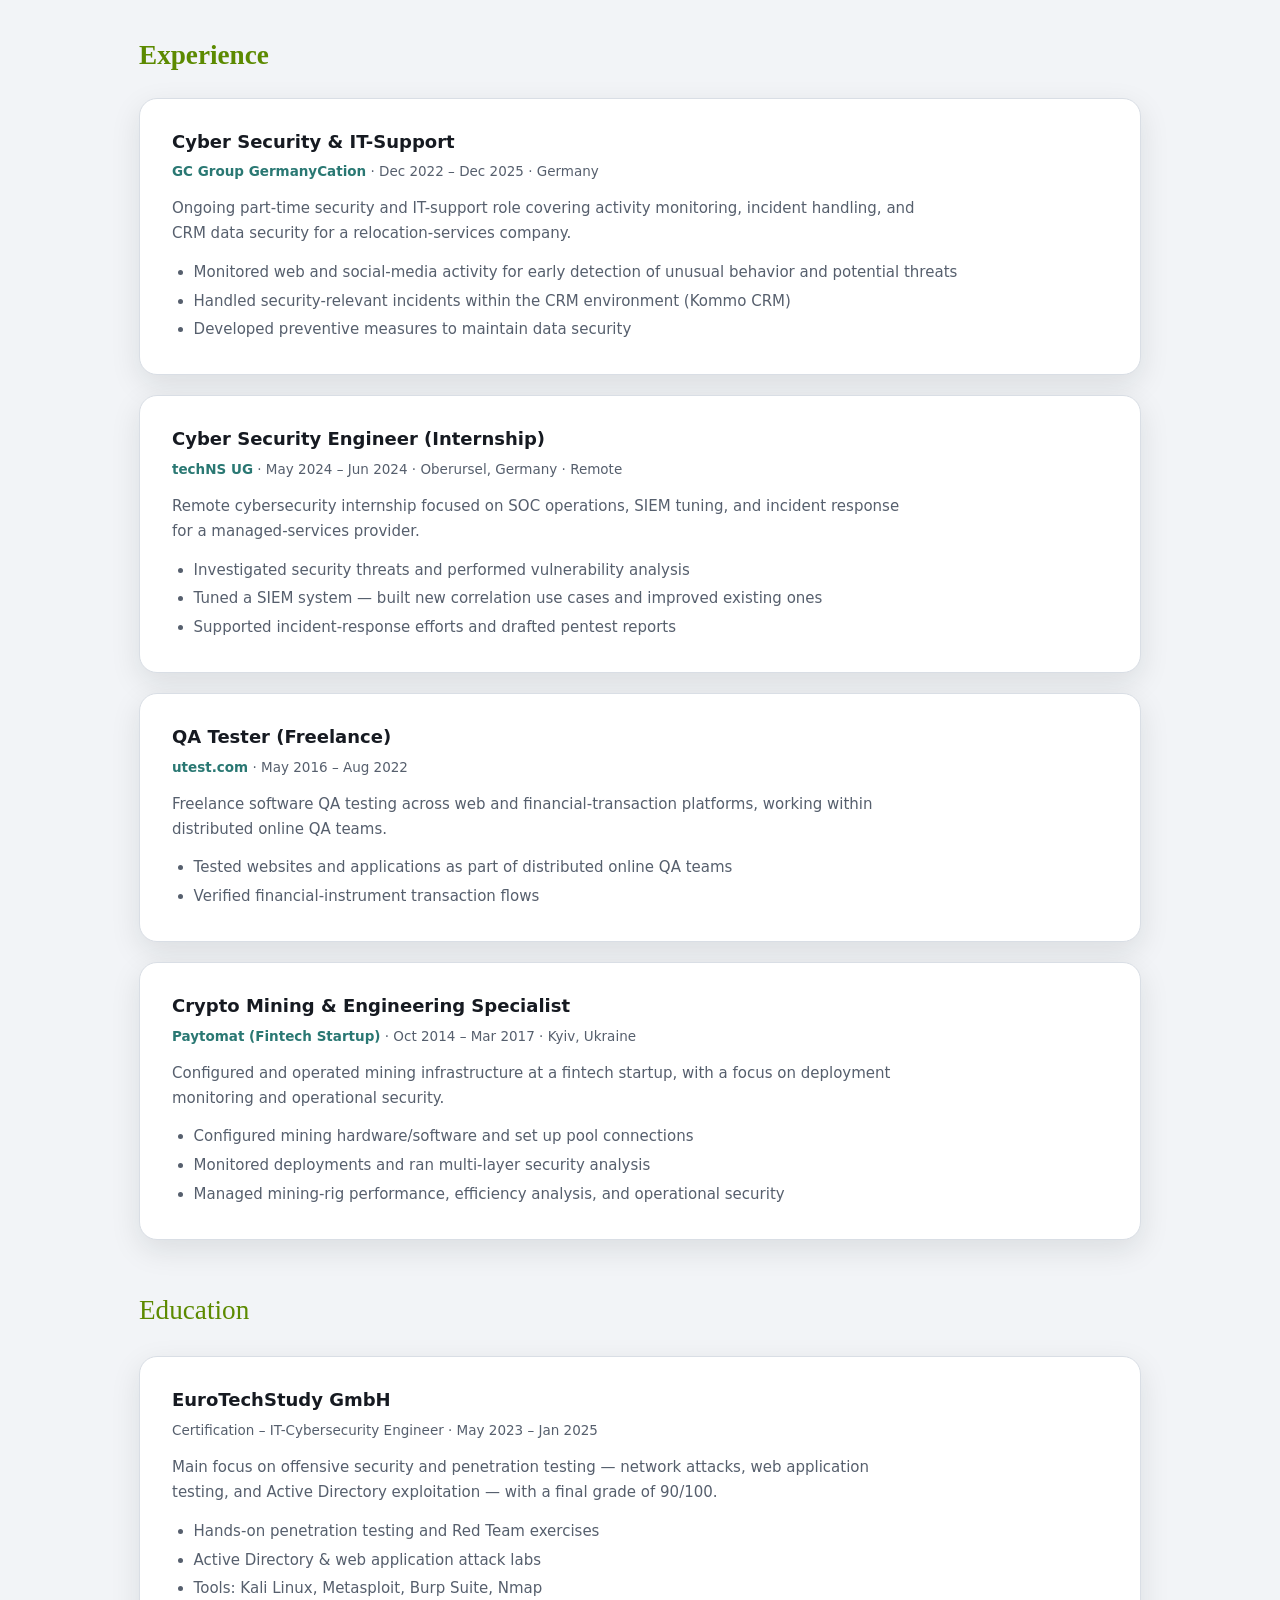
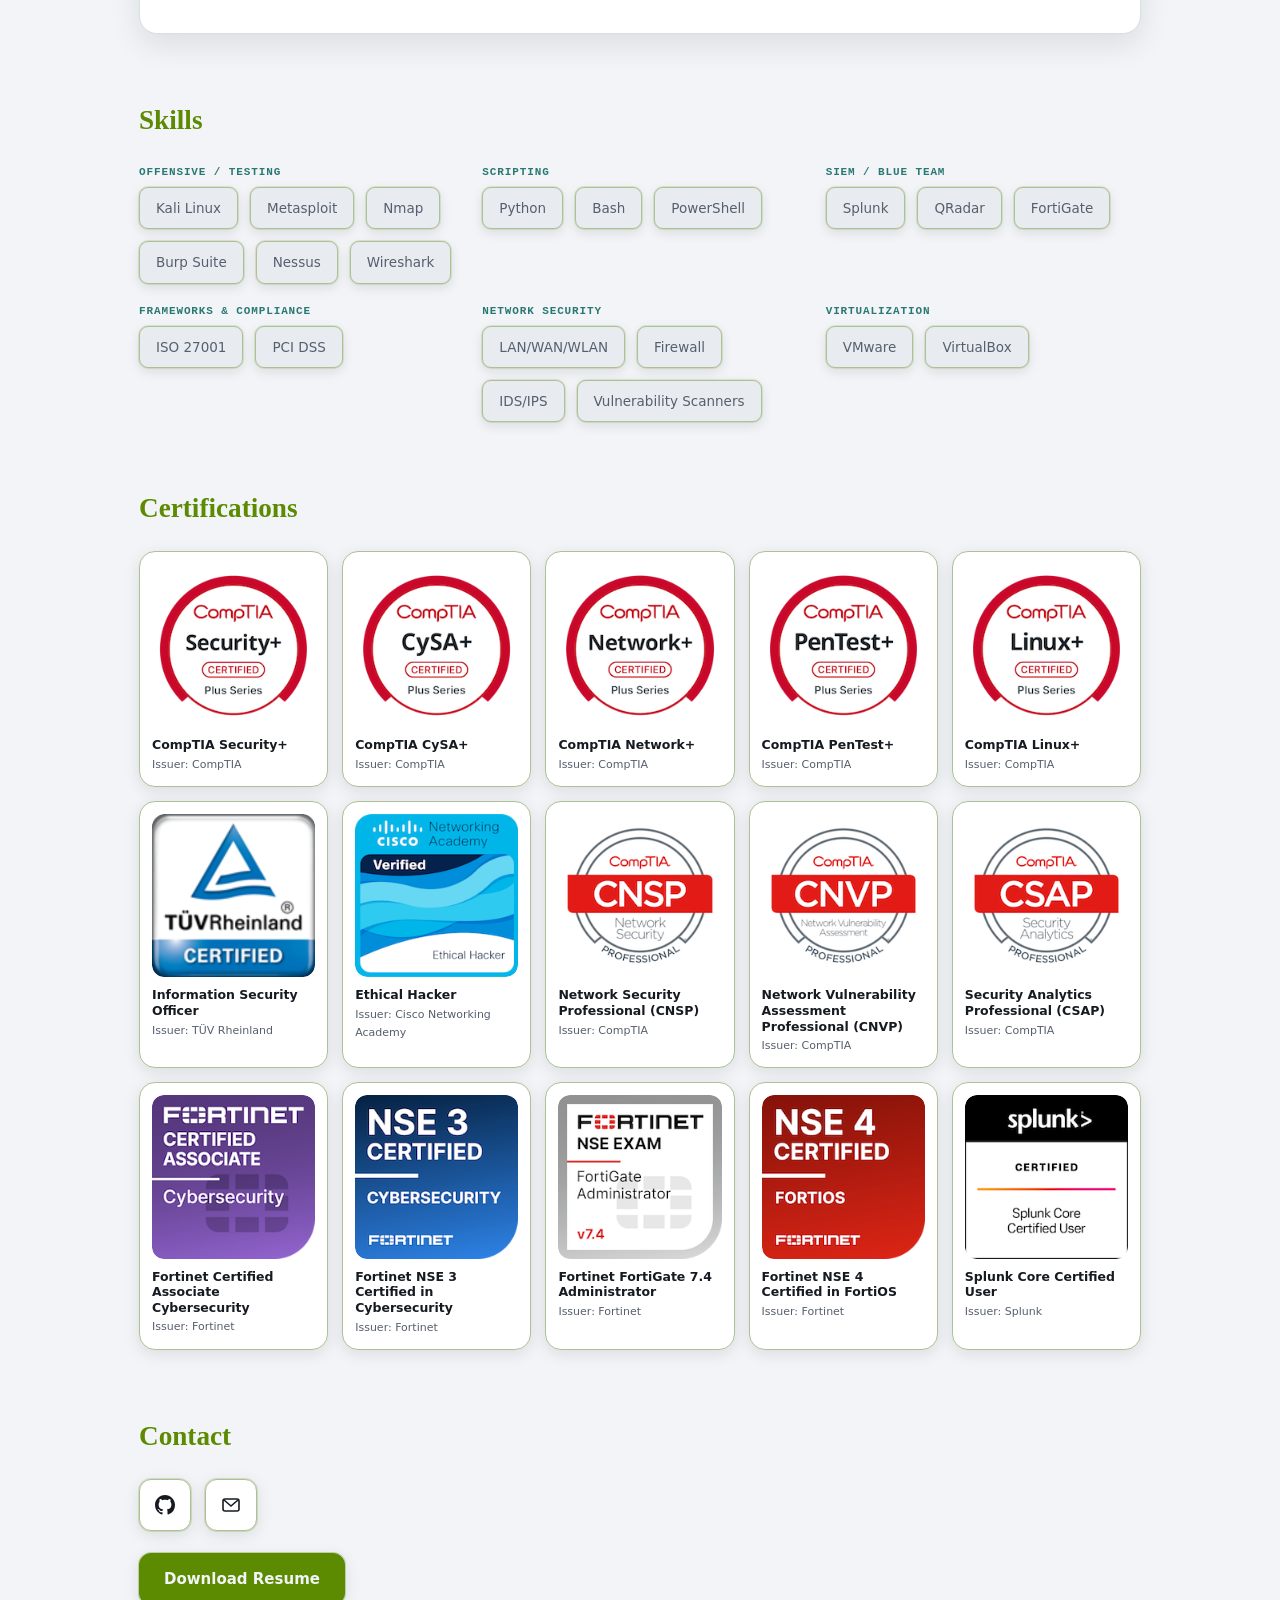
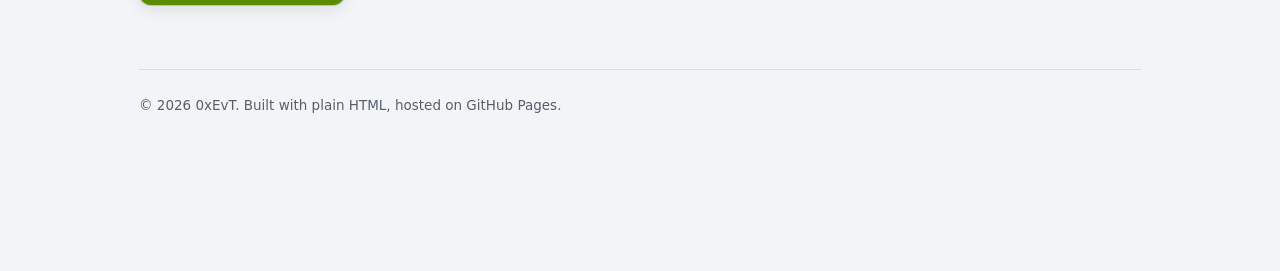
==== commit e5169f34: "Replace Networking Basics card with CompTIA CSAP Stackable (real Credly badge)" ====
--- a/index.html
+++ b/index.html
@@ -297,10 +297,10 @@
         <div class="cert-issuer">Issuer: CompTIA</div>
       </a>
 
-      <a class="cert-card" href="https://www.netacad.com" target="_blank" rel="noopener">
-        <div class="cert-badge">NET</div>
-        <div class="cert-title">Networking Basics</div>
-        <div class="cert-issuer">Issuer: Cisco Networking Academy</div>
+      <a class="cert-card" href="https://www.credly.com/badges/8049cf54-a96b-4f89-be8a-ed2ca46a7065/public_url" target="_blank" rel="noopener">
+        <div class="cert-badge cert-badge-img"><img src="/assets/badges/comptia-csap.png" alt="CompTIA Security Analytics Professional (CSAP) Stackable Certification"></div>
+        <div class="cert-title">Security Analytics Professional (CSAP)</div>
+        <div class="cert-issuer">Issuer: CompTIA</div>
       </a>
 
       <a class="cert-card" href="https://www.credly.com/badges/8e2b9e82-31da-4bca-9411-c5f8219a413a/public_url" target="_blank" rel="noopener">
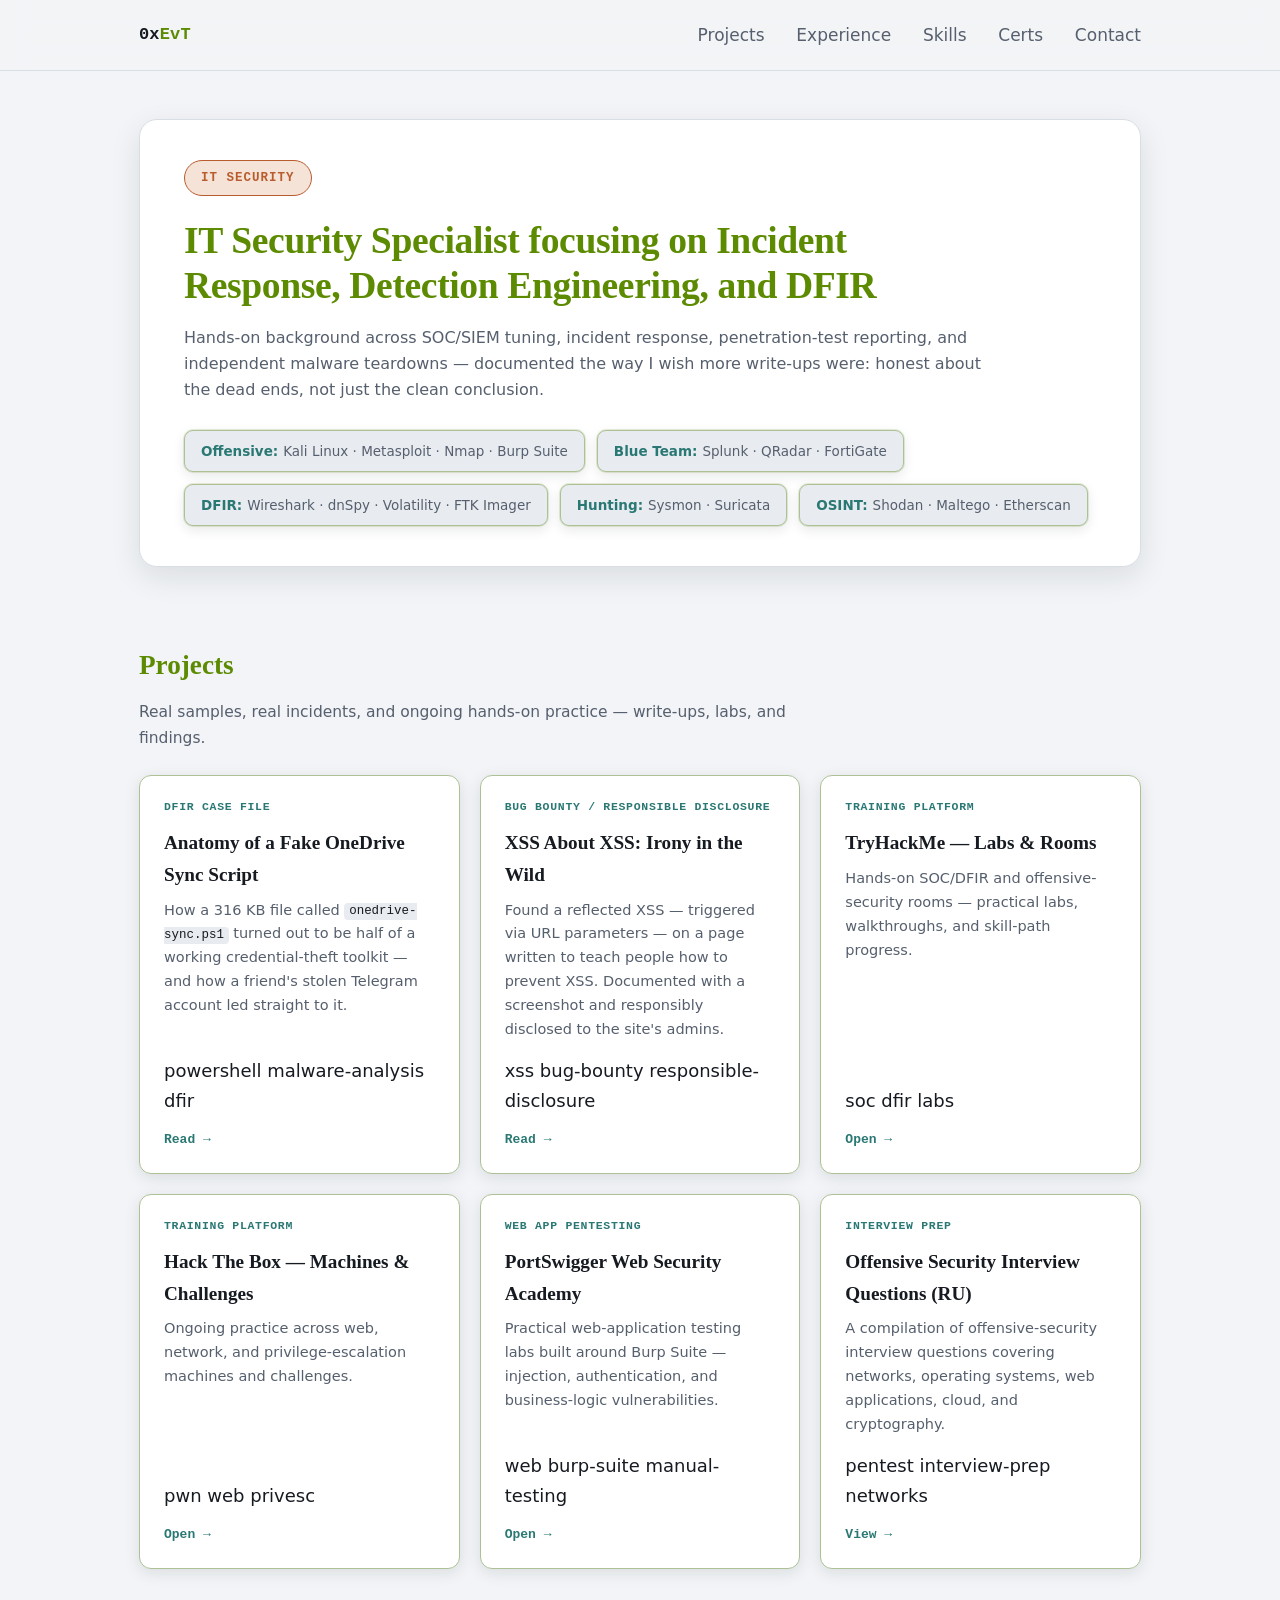
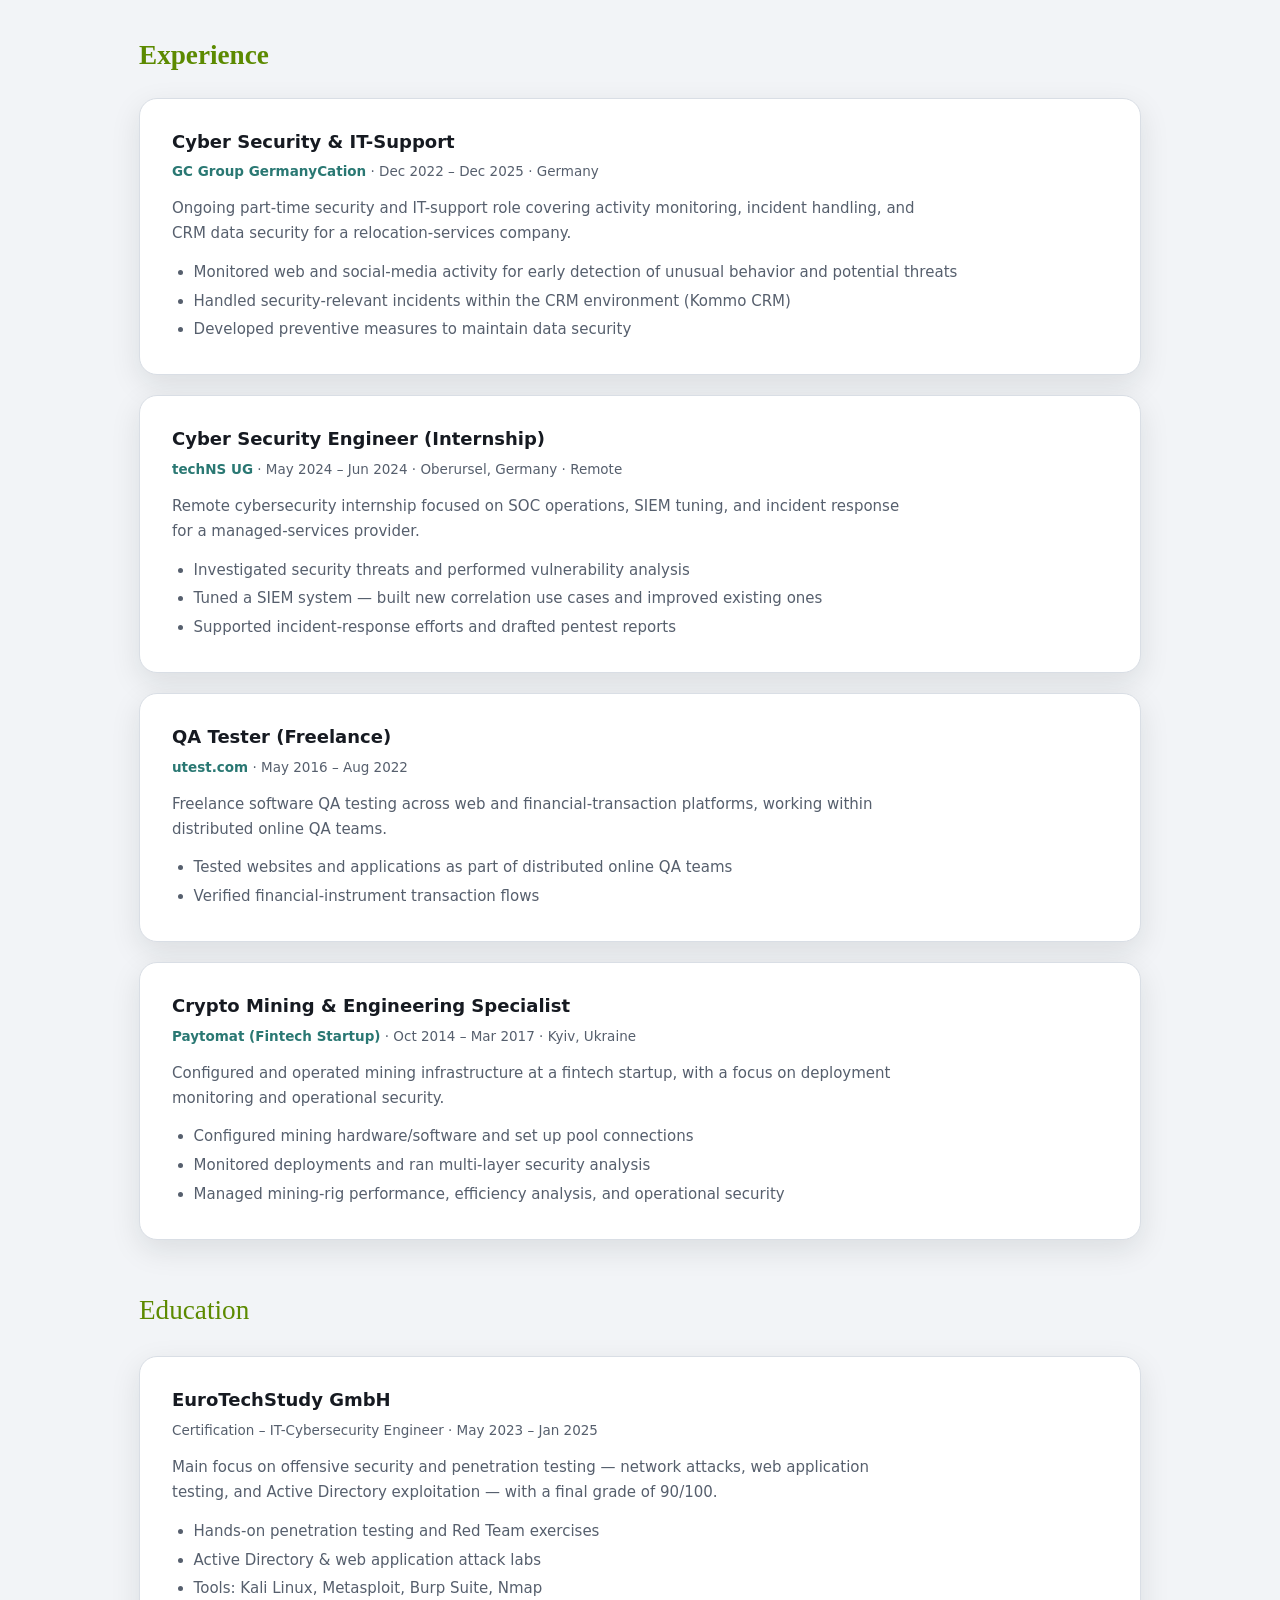
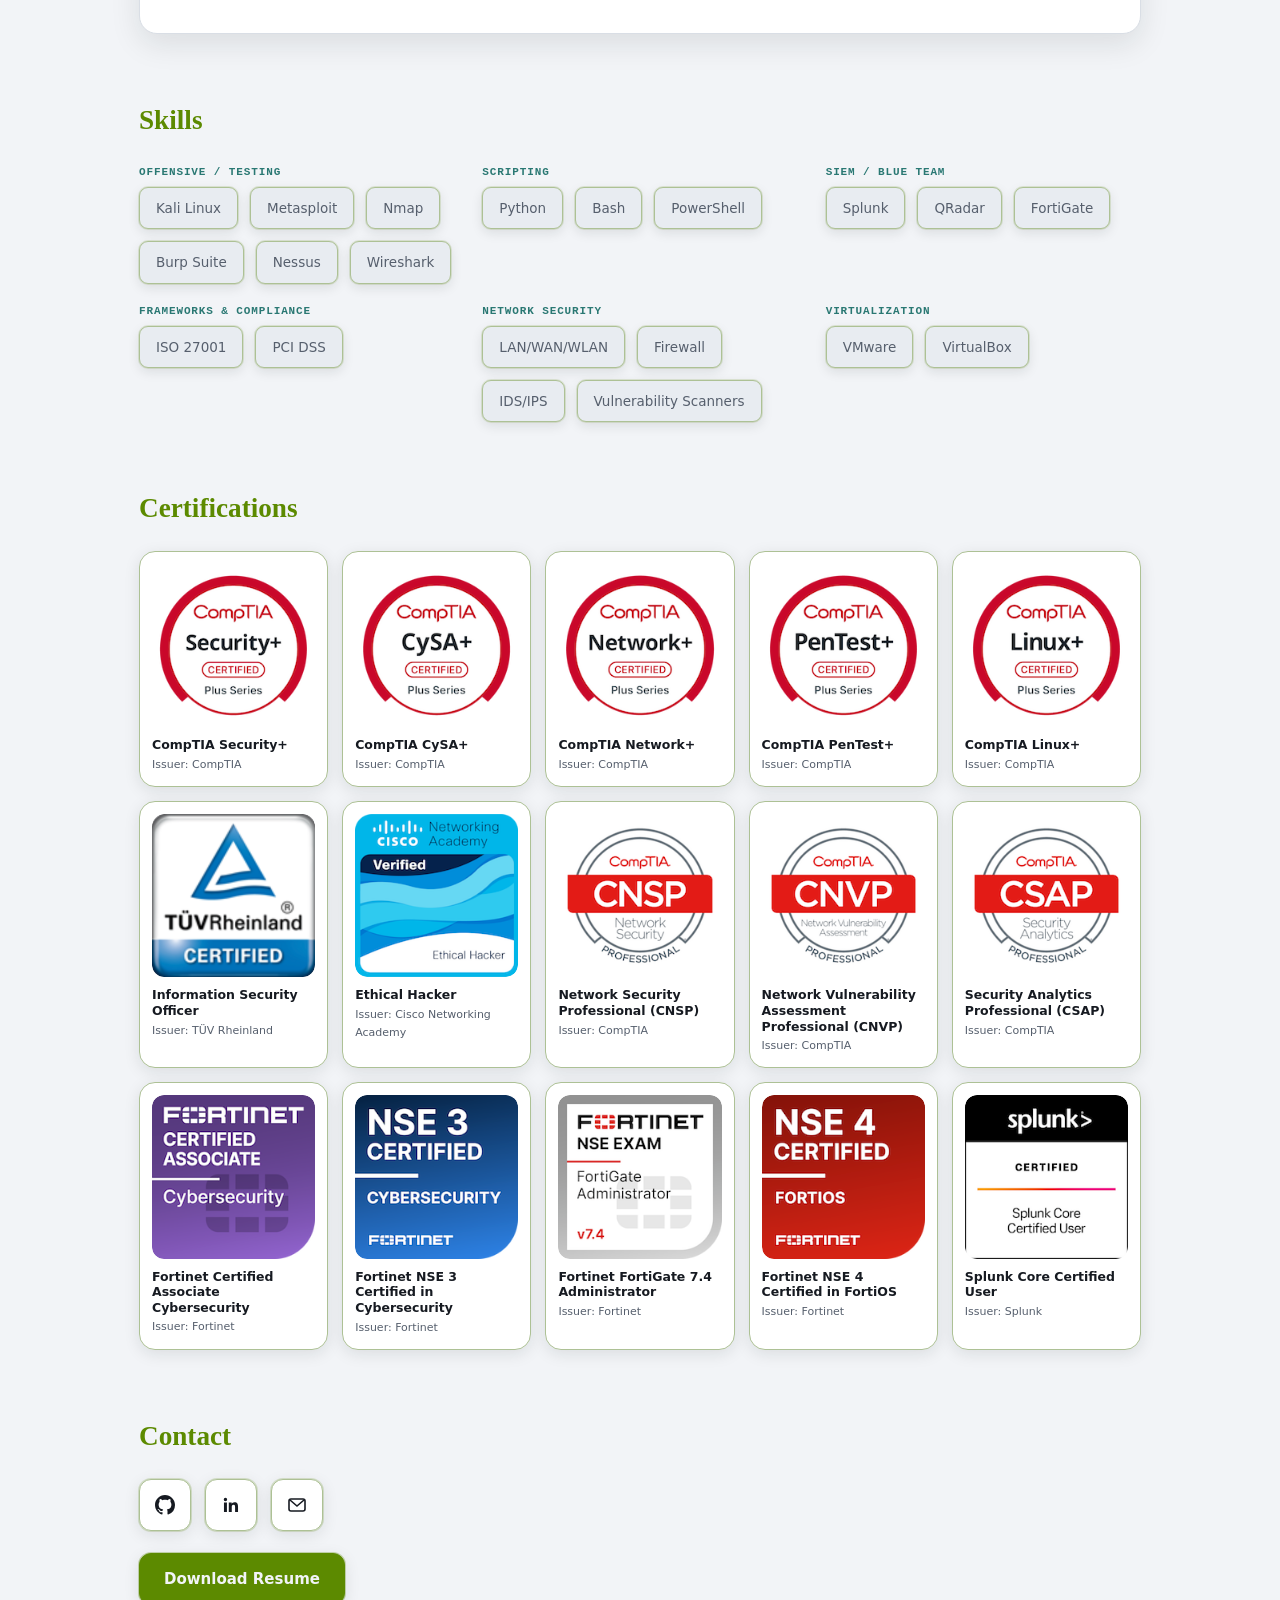
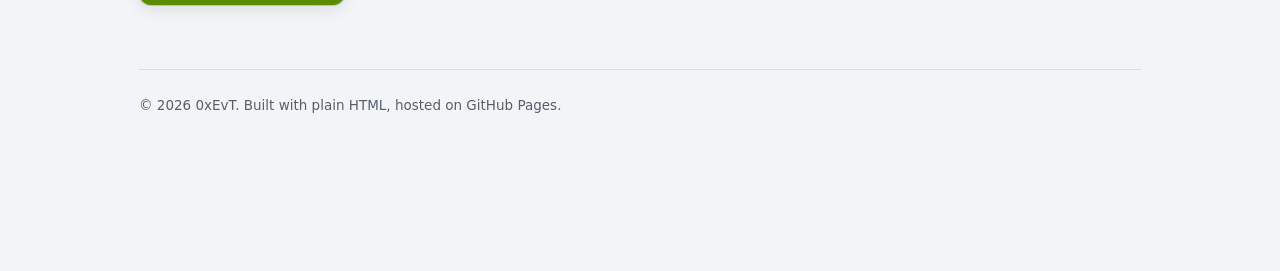
==== commit ddfe1693: "Add LinkedIn icon to Contact section" ====
--- a/index.html
+++ b/index.html
@@ -342,6 +342,9 @@
       <a class="contact-icon" href="https://github.com/0xEvT" target="_blank" rel="noopener" aria-label="GitHub">
         <svg viewBox="0 0 16 16" width="20" height="20" fill="currentColor" aria-hidden="true"><path d="M8 0C3.58 0 0 3.58 0 8c0 3.54 2.29 6.53 5.47 7.59.4.07.55-.17.55-.38 0-.19-.01-.82-.01-1.49-2.01.37-2.53-.49-2.69-.94-.09-.23-.48-.94-.82-1.13-.28-.15-.68-.52-.01-.53.63-.01 1.08.58 1.23.82.72 1.21 1.87.87 2.33.66.07-.52.28-.87.51-1.07-1.78-.2-3.64-.89-3.64-3.95 0-.87.31-1.59.82-2.15-.08-.2-.36-1.02.08-2.12 0 0 .67-.21 2.2.82.64-.18 1.32-.27 2-.27.68 0 1.36.09 2 .27 1.53-1.04 2.2-.82 2.2-.82.44 1.1.16 1.92.08 2.12.51.56.82 1.27.82 2.15 0 3.07-1.87 3.75-3.65 3.95.29.25.54.73.54 1.48 0 1.07-.01 1.93-.01 2.2 0 .21.15.46.55.38A8.01 8.01 0 0016 8c0-4.42-3.58-8-8-8z"/></svg>
       </a>
+      <a class="contact-icon" href="https://www.linkedin.com/in/evgenii-trembach-22375a258" target="_blank" rel="noopener" aria-label="LinkedIn">
+        <svg viewBox="0 0 24 24" width="20" height="20" fill="currentColor" aria-hidden="true"><path d="M20.45 20.45h-3.55v-5.57c0-1.33-.02-3.04-1.85-3.04-1.85 0-2.14 1.45-2.14 2.94v5.67H9.36V9h3.41v1.56h.05c.47-.9 1.63-1.85 3.36-1.85 3.59 0 4.25 2.36 4.25 5.44v6.3zM5.34 7.43a2.06 2.06 0 110-4.12 2.06 2.06 0 010 4.12zM7.12 20.45H3.56V9h3.56v11.45z"/></svg>
+      </a>
       <a class="contact-icon" href="mailto:it-sec@office-dateien.de" aria-label="Email">
         <svg viewBox="0 0 20 20" width="20" height="20" fill="none" stroke="currentColor" stroke-width="1.6" aria-hidden="true"><rect x="2" y="4" width="16" height="12" rx="2"/><path d="M3 5l7 6 7-6"/></svg>
       </a>
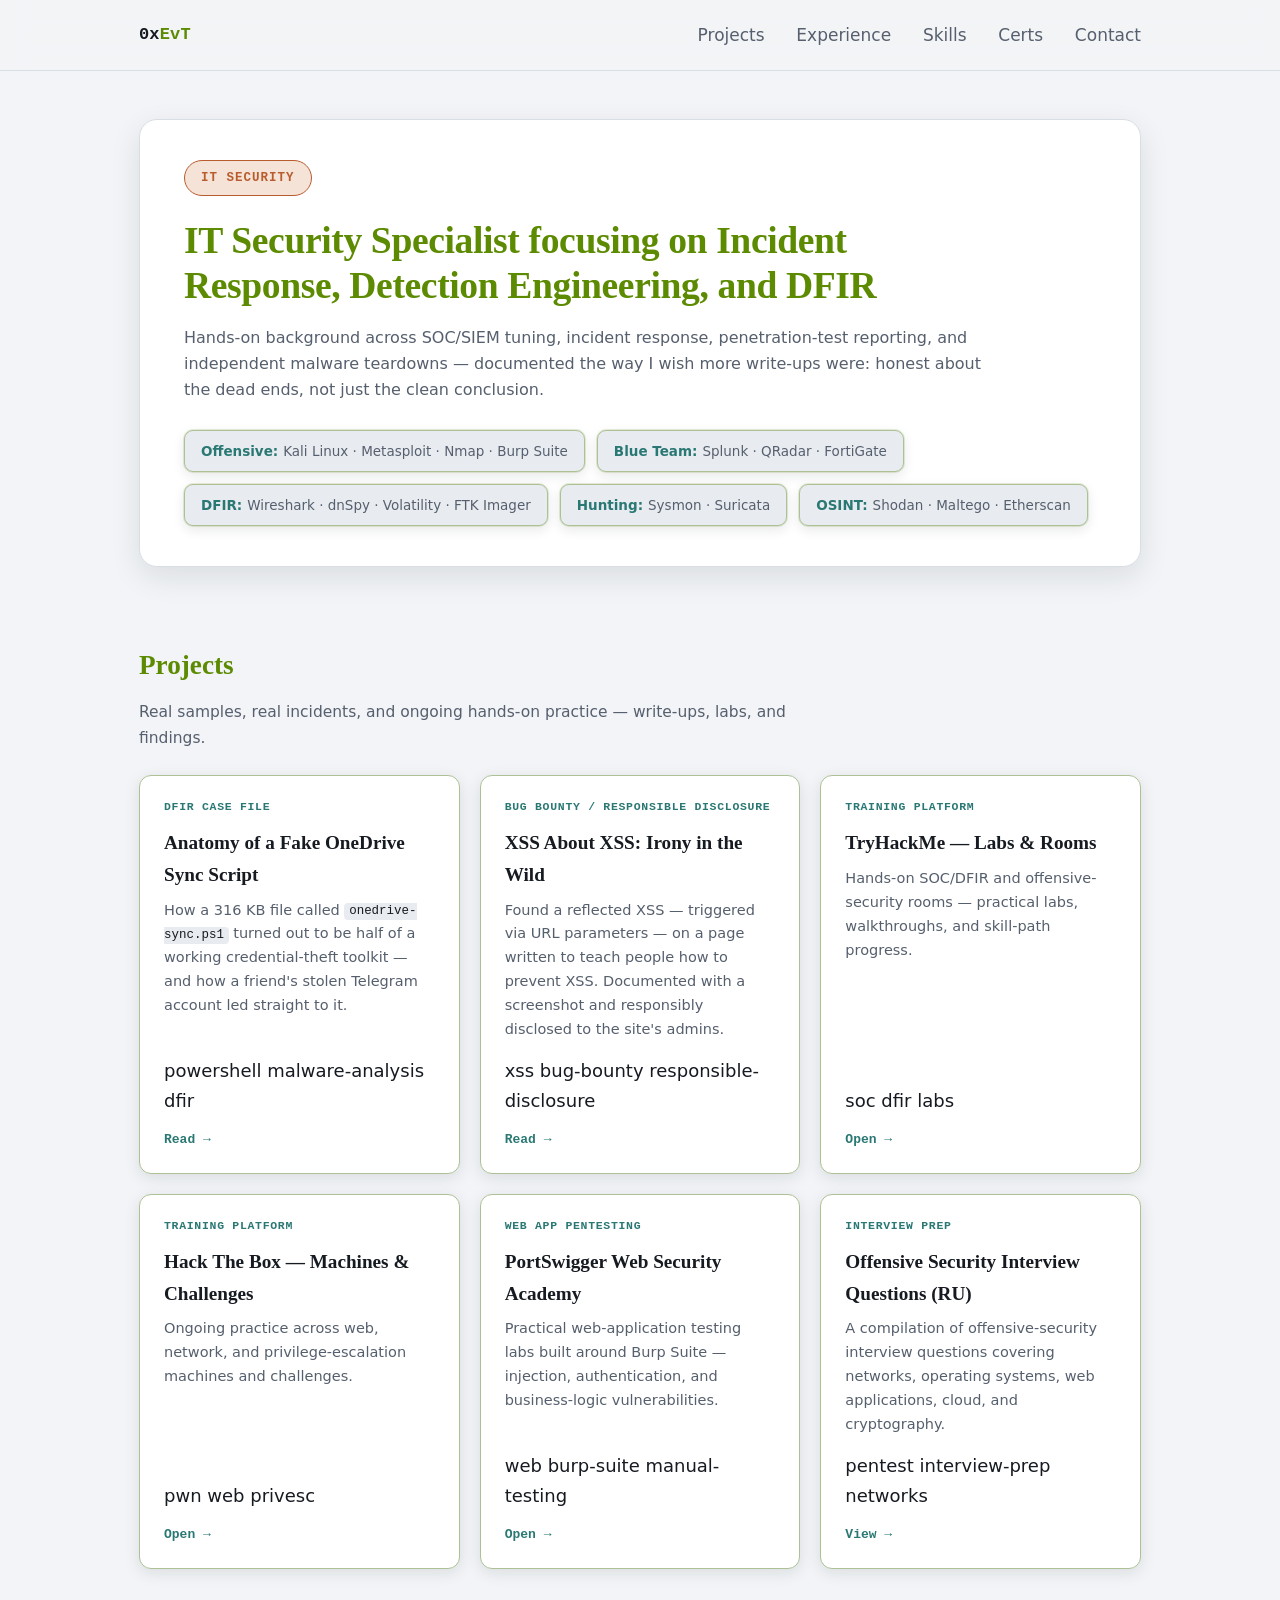
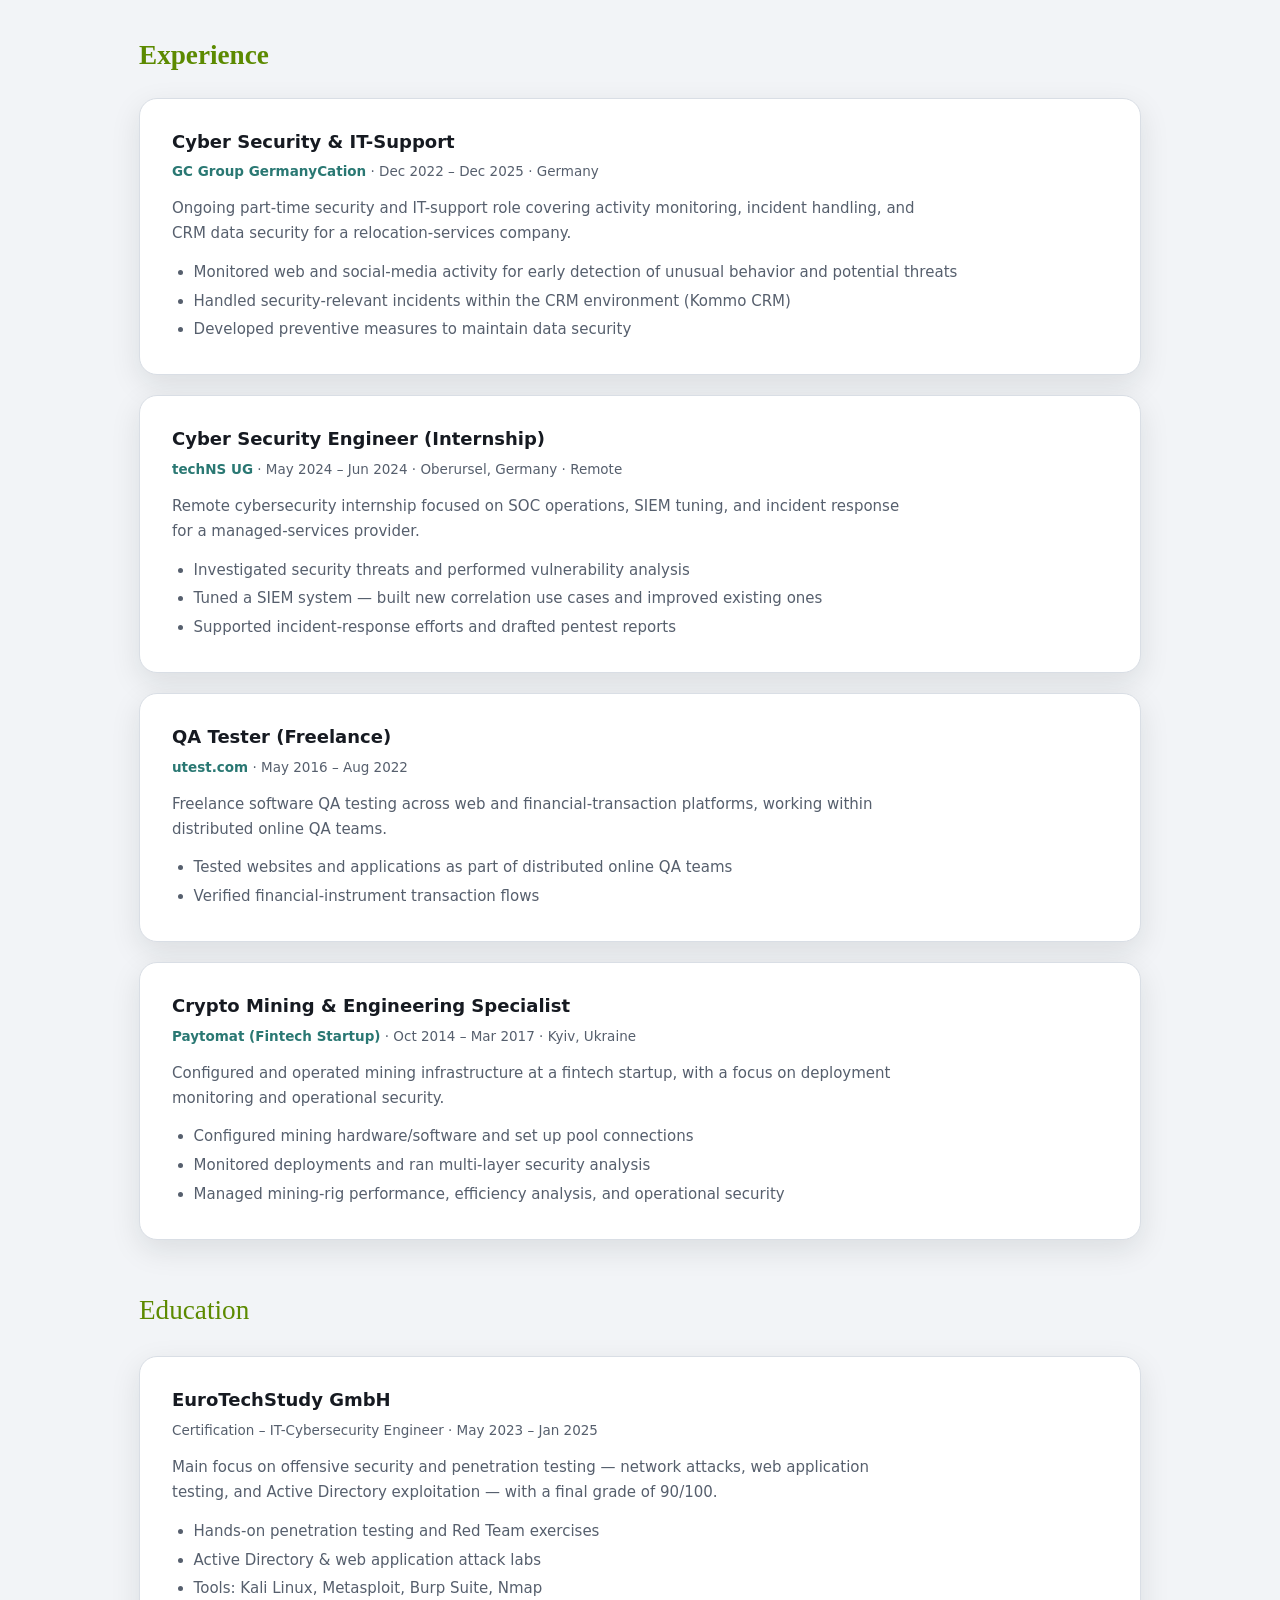
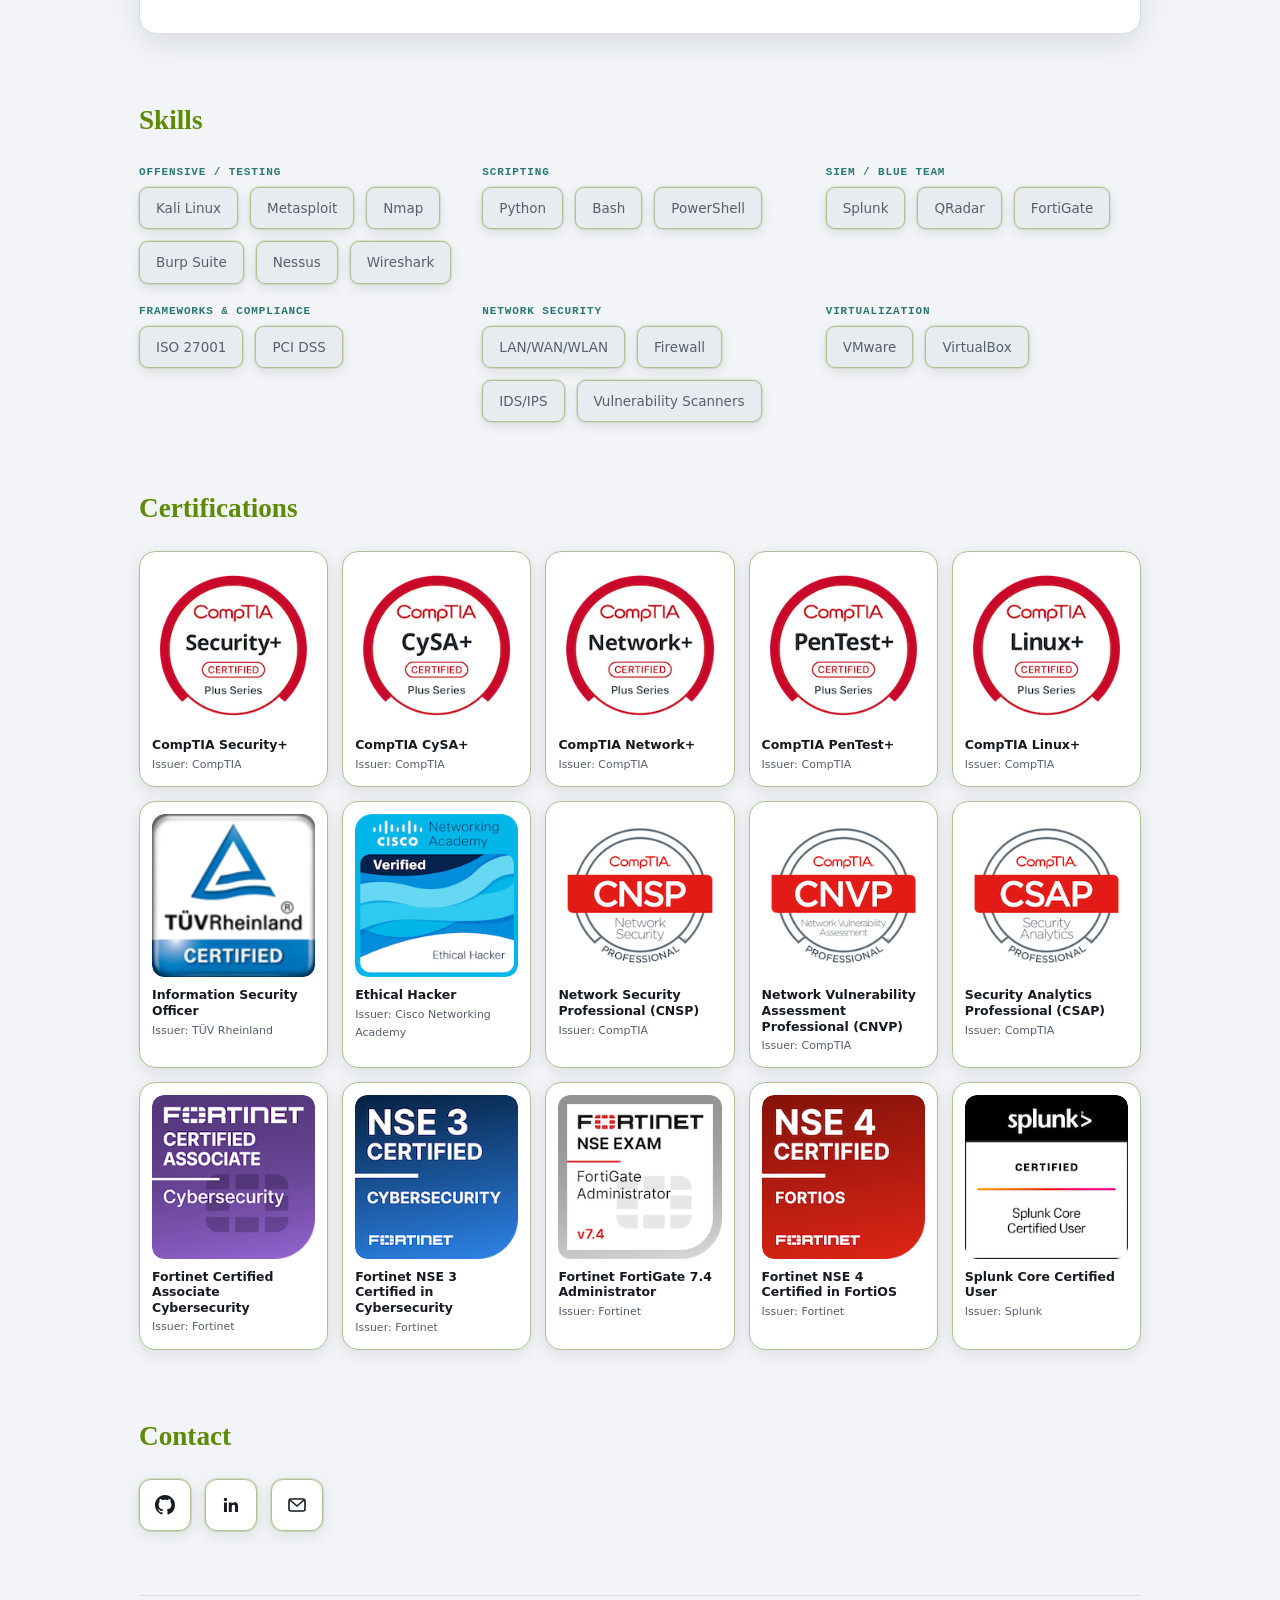
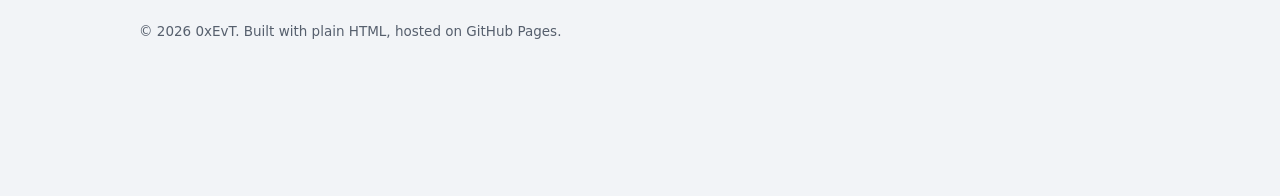
==== commit 324949a9: "Temporarily hide Download Resume button while the PDF is reworked" ====
--- a/index.html
+++ b/index.html
@@ -349,7 +349,8 @@
         <svg viewBox="0 0 20 20" width="20" height="20" fill="none" stroke="currentColor" stroke-width="1.6" aria-hidden="true"><rect x="2" y="4" width="16" height="12" rx="2"/><path d="M3 5l7 6 7-6"/></svg>
       </a>
     </div>
-    <a class="resume-btn" href="/assets/0xEvT-resume.pdf" target="_blank" rel="noopener">Download Resume</a>
+    <!-- Resume download temporarily disabled while the PDF is being reworked -->
+    <!-- <a class="resume-btn" href="/assets/0xEvT-resume.pdf" target="_blank" rel="noopener">Download Resume</a> -->
   </section>
 
   <footer class="site-footer">
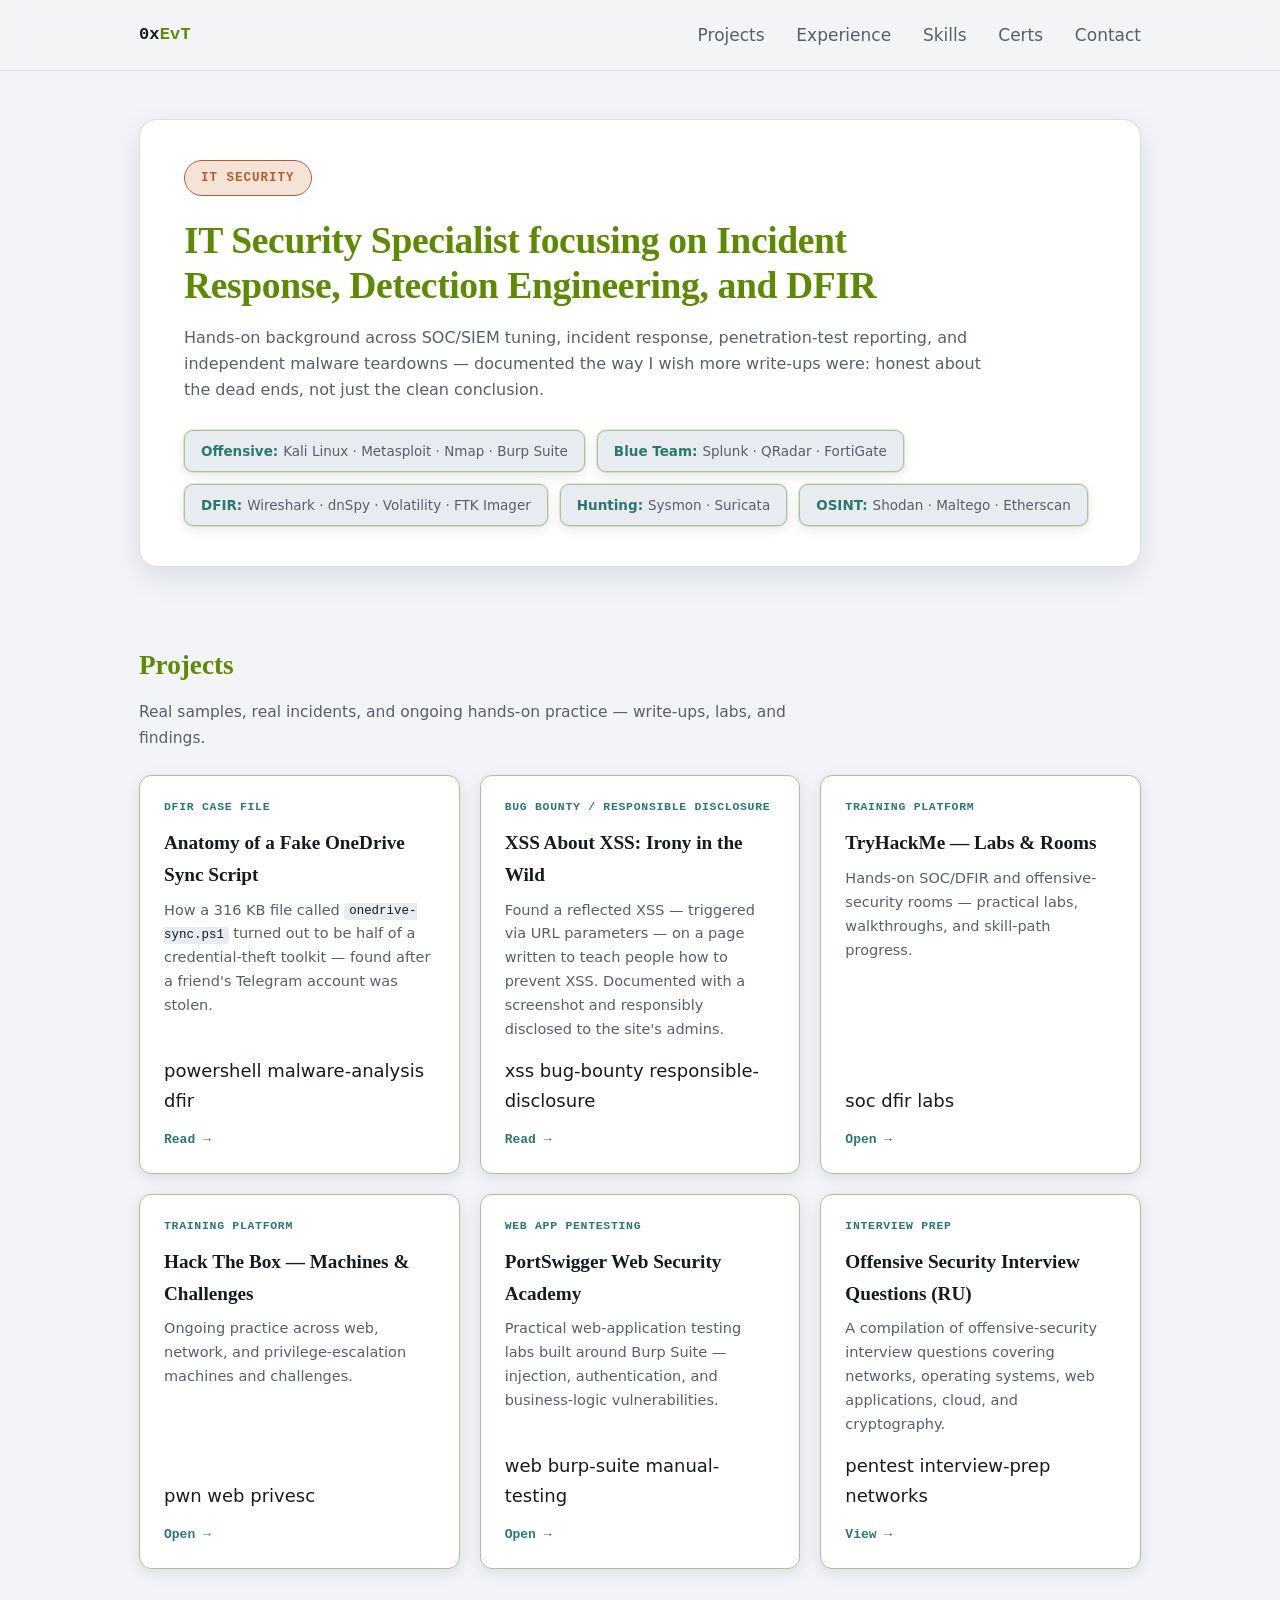
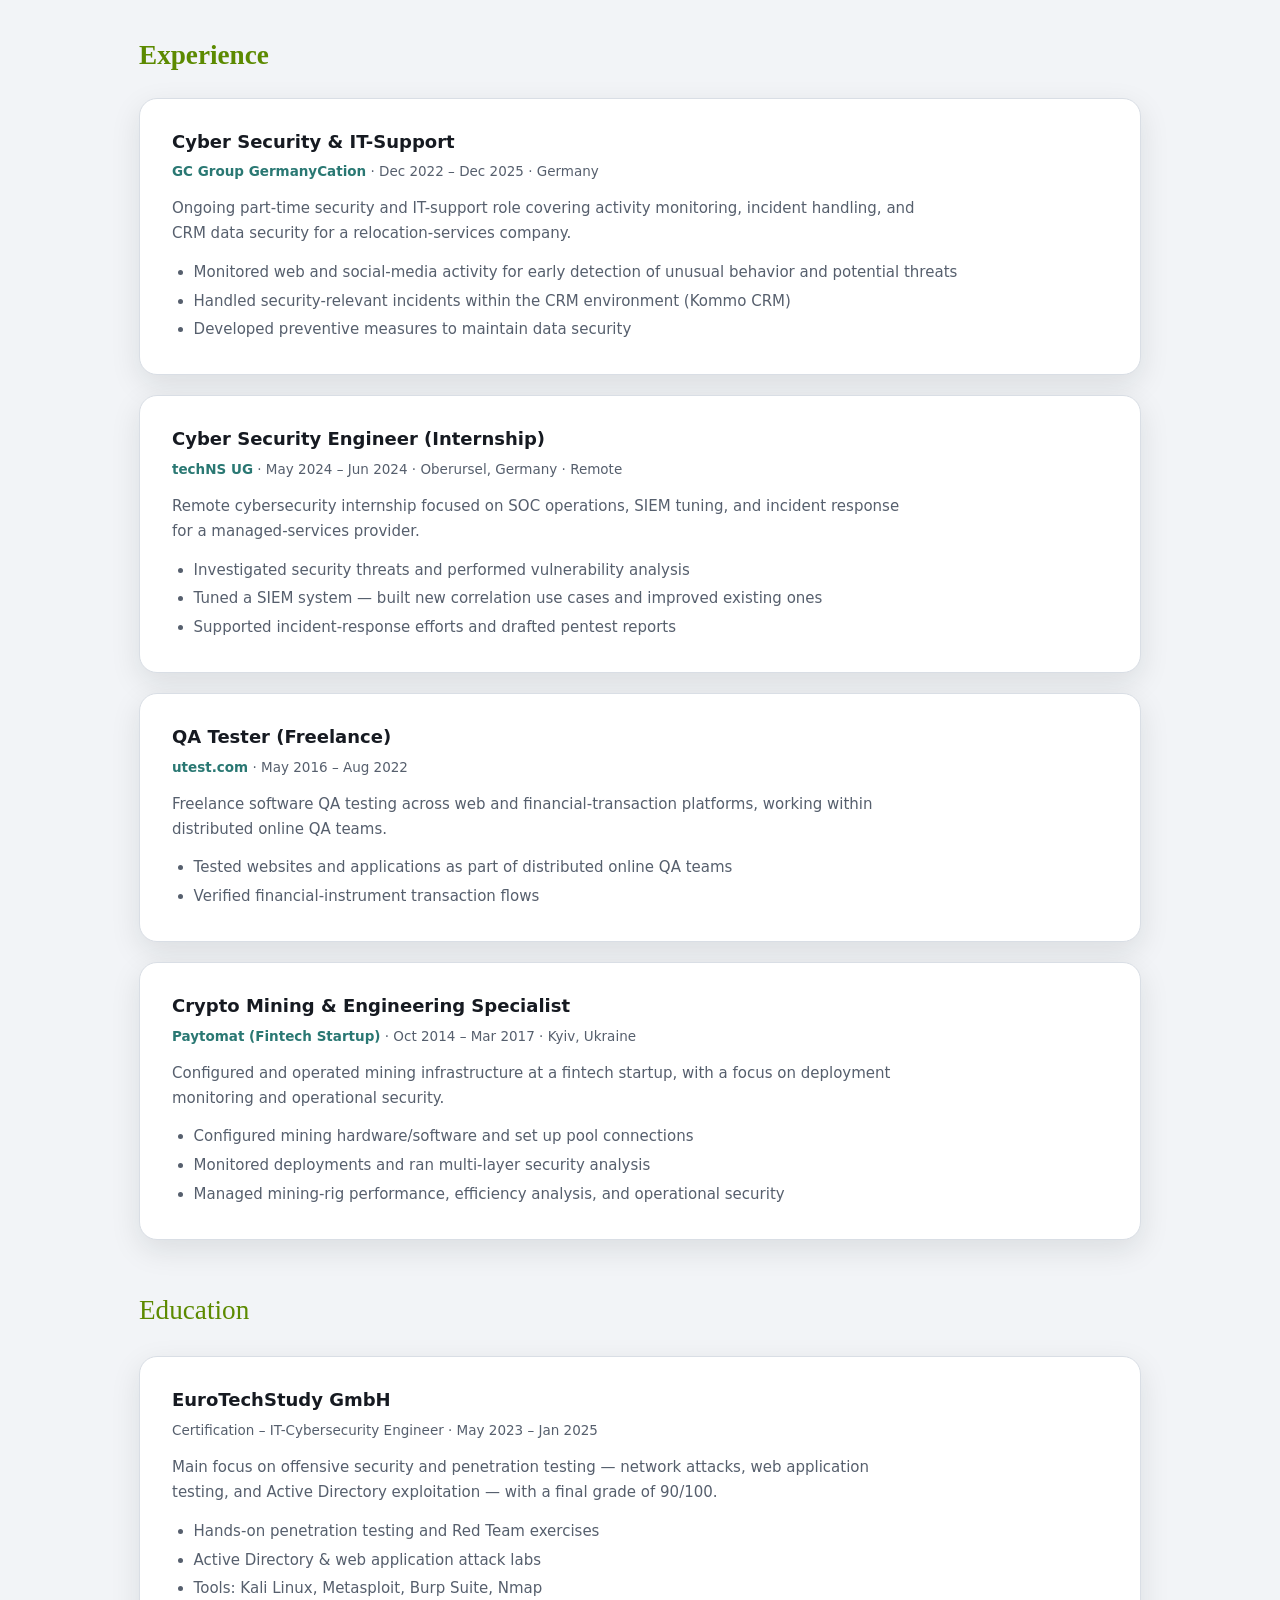
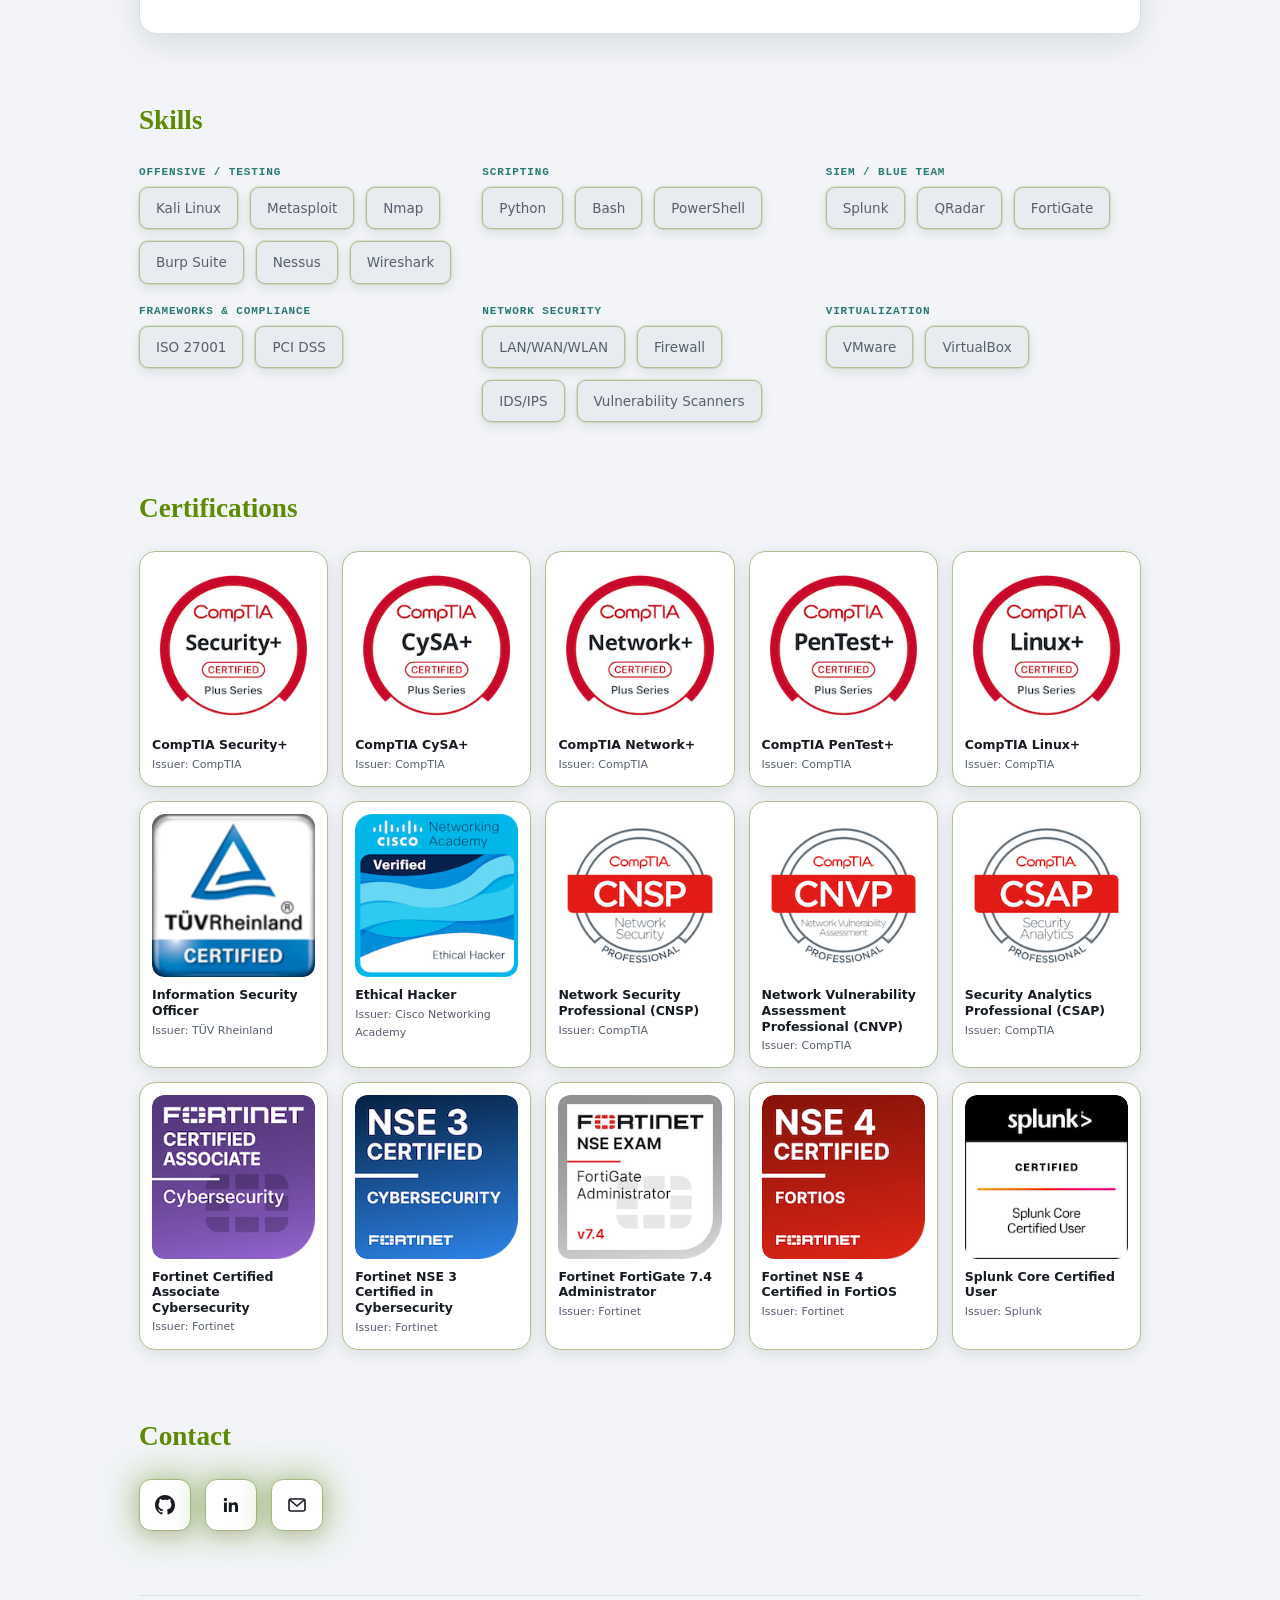
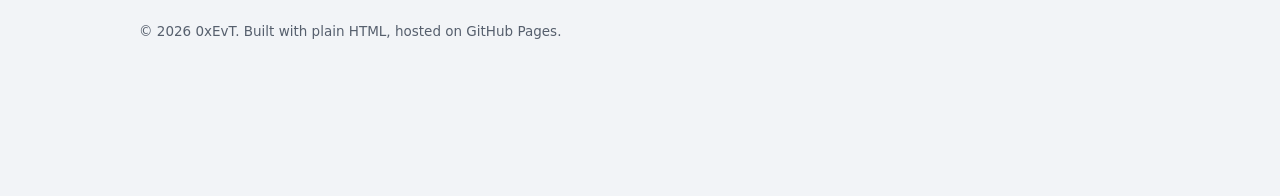
==== commit 650f875f: "Shorten OneDrive project card description to fit 2 lines" ====
--- a/index.html
+++ b/index.html
@@ -48,7 +48,7 @@
       <a class="investigation-card" href="/posts/anatomy-of-a-fake-onedrive-sync-script.html">
         <div class="category">DFIR Case File</div>
         <h3>Anatomy of a Fake OneDrive Sync Script</h3>
-        <p>How a 316&nbsp;KB file called <code>onedrive-sync.ps1</code> turned out to be half of a working credential-theft toolkit &mdash; and how a friend's stolen Telegram account led straight to it.</p>
+        <p>How a 316&nbsp;KB file called <code>onedrive-sync.ps1</code> turned out to be half of a credential-theft toolkit &mdash; found after a friend's Telegram account was stolen.</p>
         <div class="tags">
           <span class="tag">powershell</span>
           <span class="tag">malware-analysis</span>
--- a/assets/style.css
+++ b/assets/style.css
@@ -434,8 +434,8 @@
   display:flex; align-items:center; justify-content:center;
   width:52px; height:52px; border-radius:12px;
   background:var(--surface); color:var(--ink);
-  border:1px solid color-mix(in srgb, var(--accent-heading) 35%, var(--border));
-  box-shadow:0 4px 16px var(--shadow), 0 0 0 1px color-mix(in srgb, var(--accent-heading) 18%, transparent);
+  border:1px solid color-mix(in srgb, var(--accent-heading) 45%, var(--border));
+  box-shadow:0 4px 16px var(--shadow), 0 0 32px 6px color-mix(in srgb, var(--accent-heading) 35%, transparent);
   transition:transform .15s ease, border-color .15s ease, box-shadow .15s ease, color .15s ease;
 }
 .contact-icon:hover, .contact-icon:focus-visible{
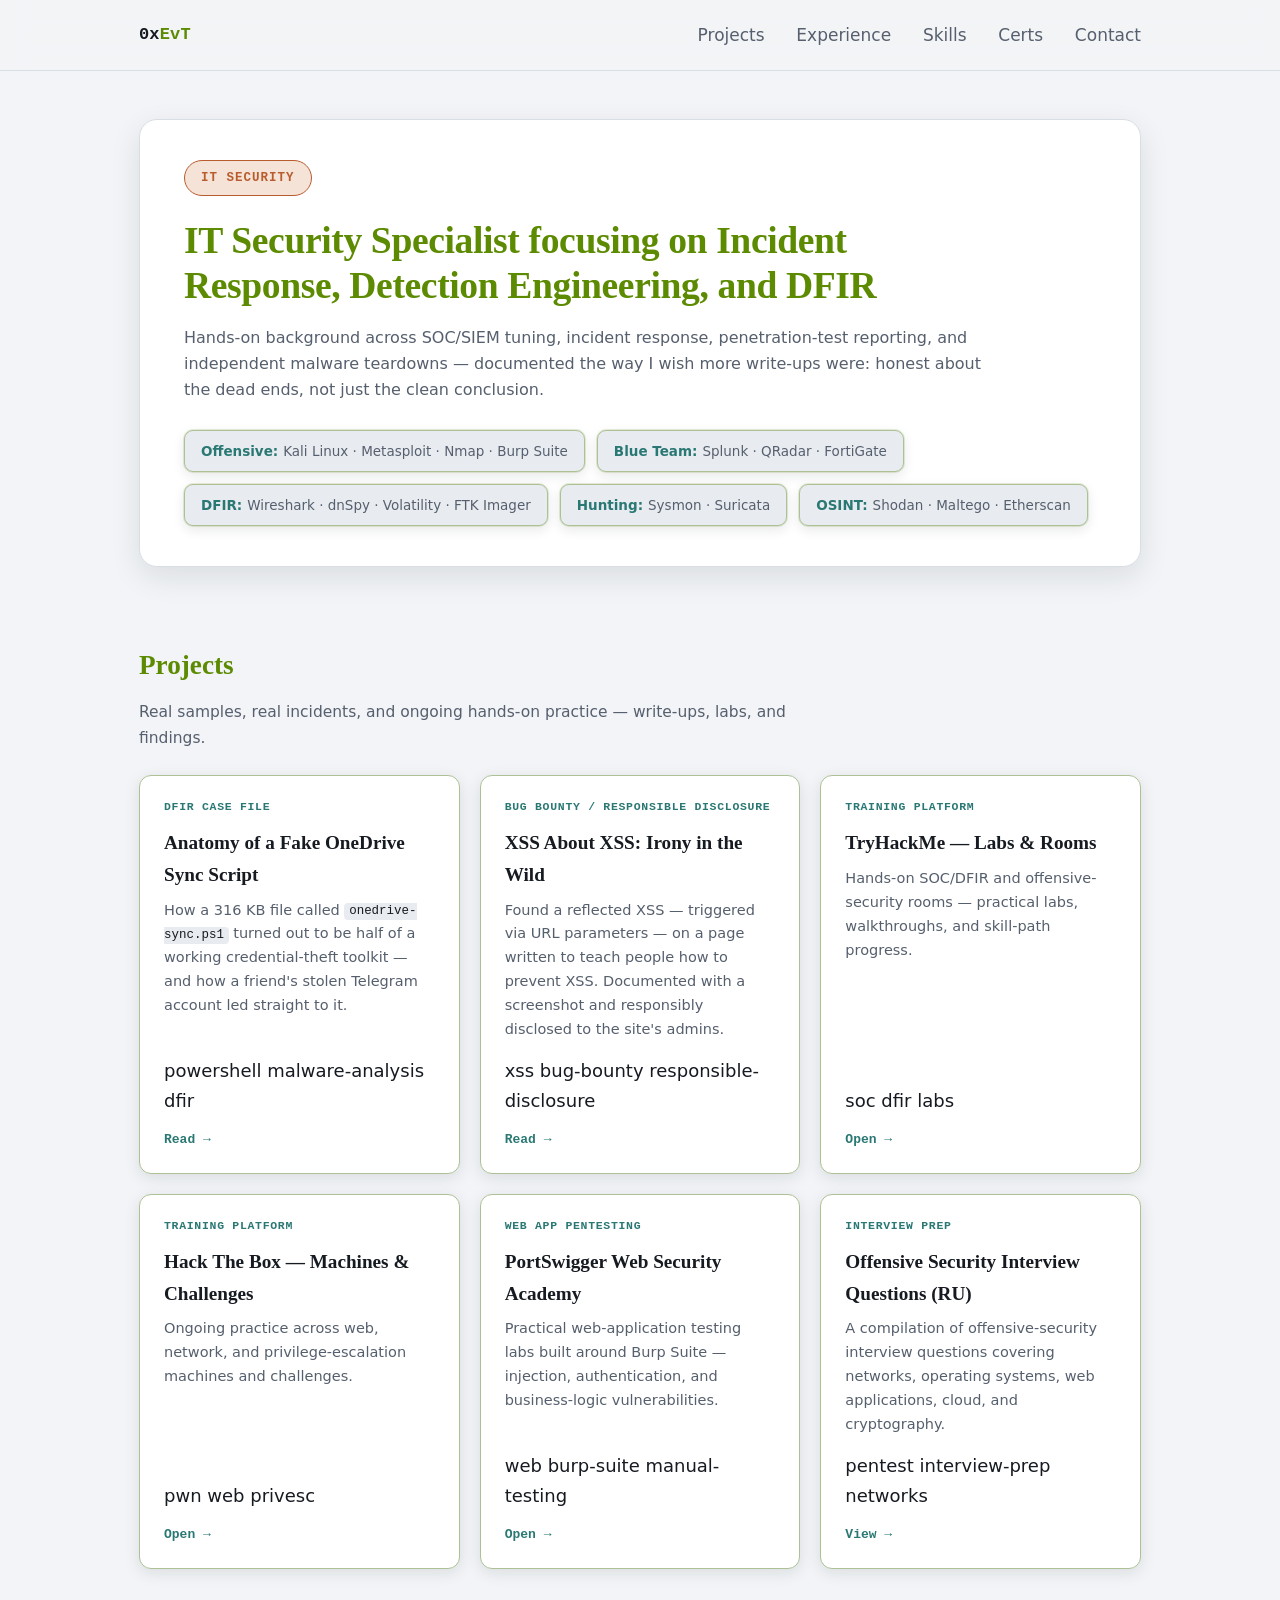
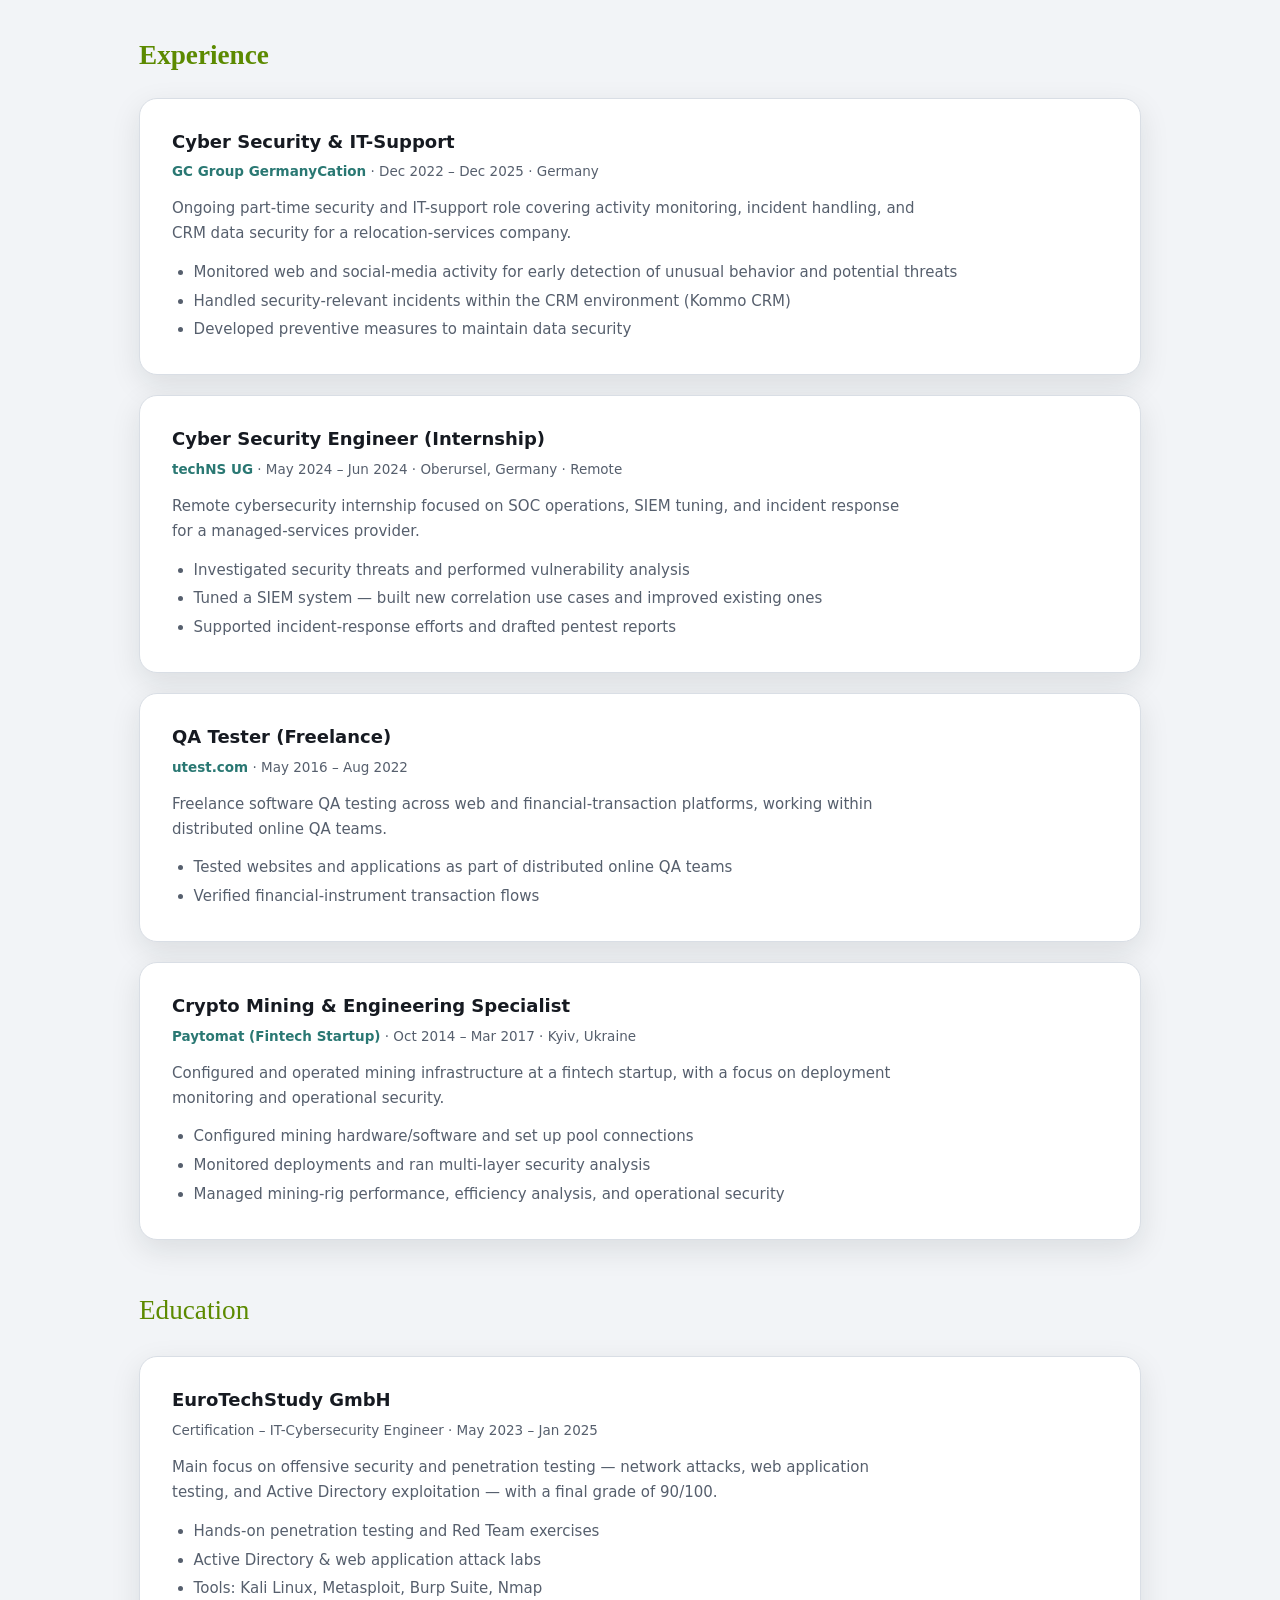
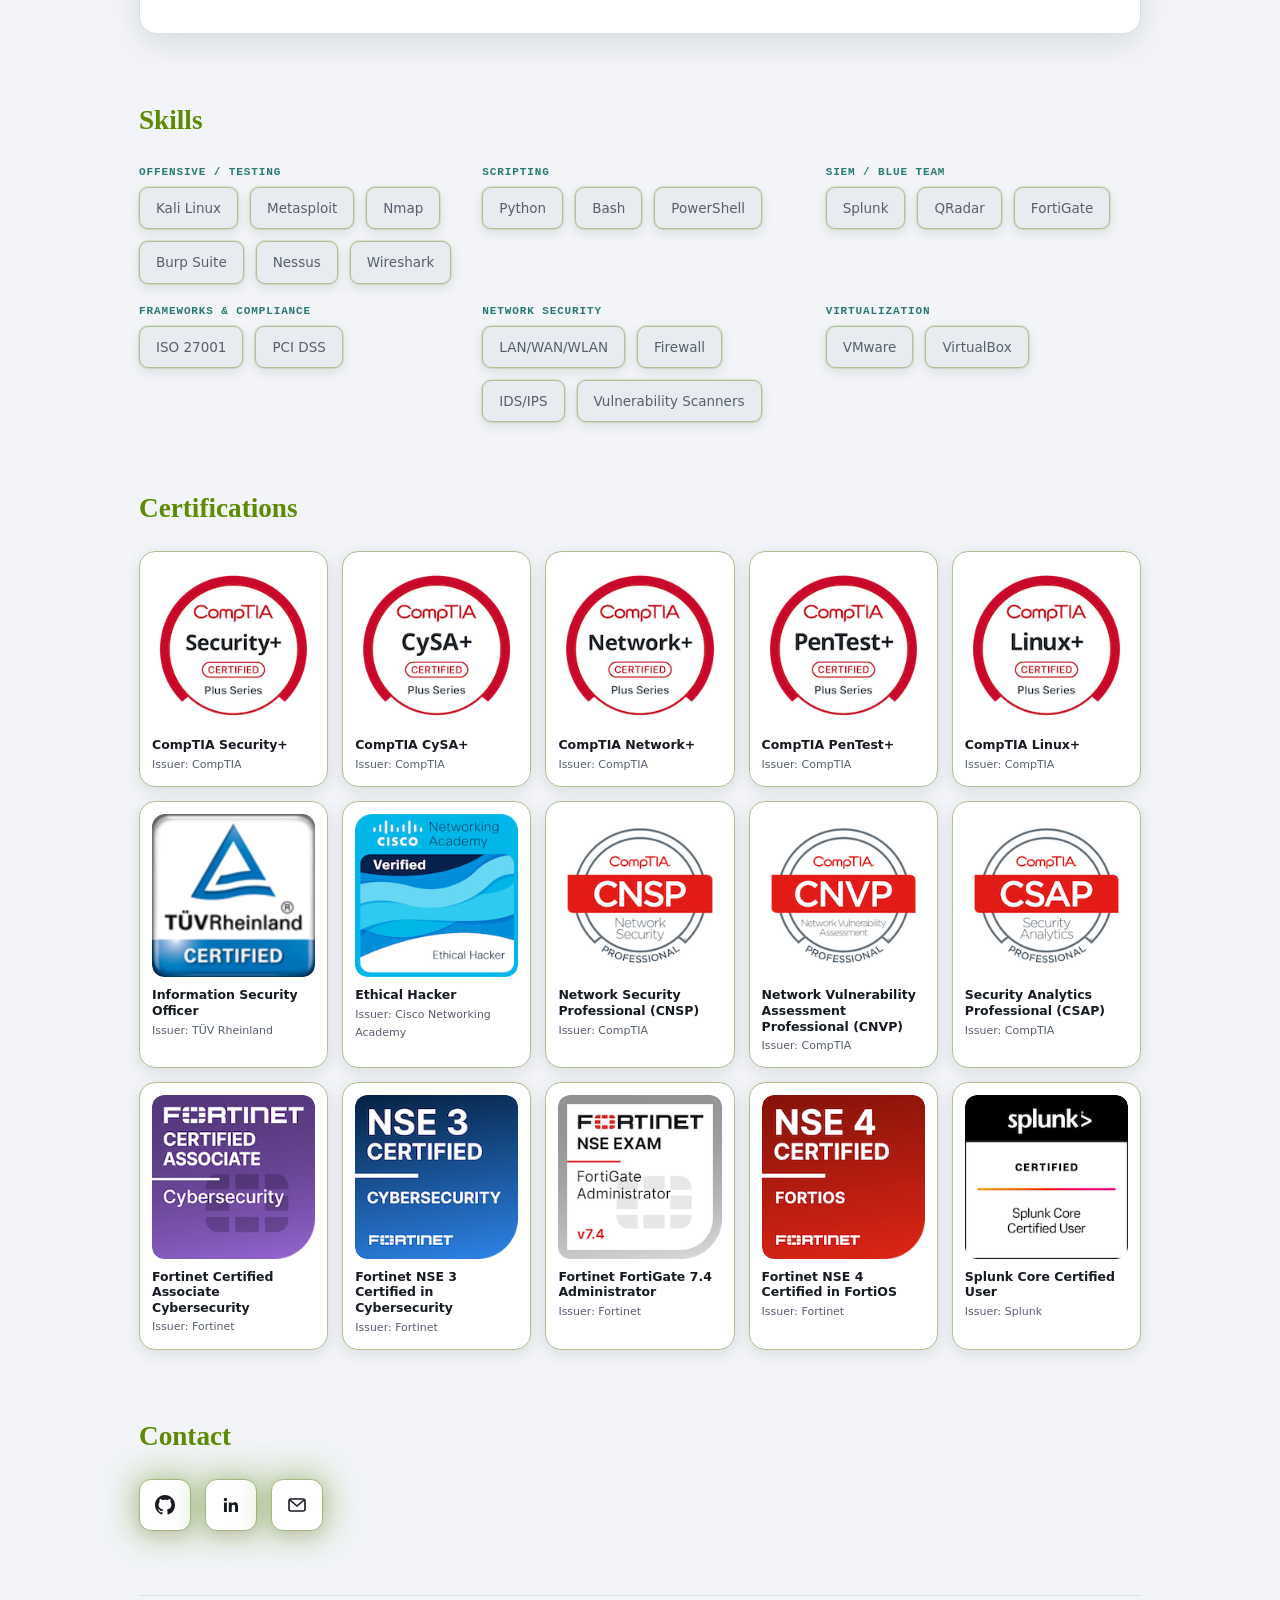
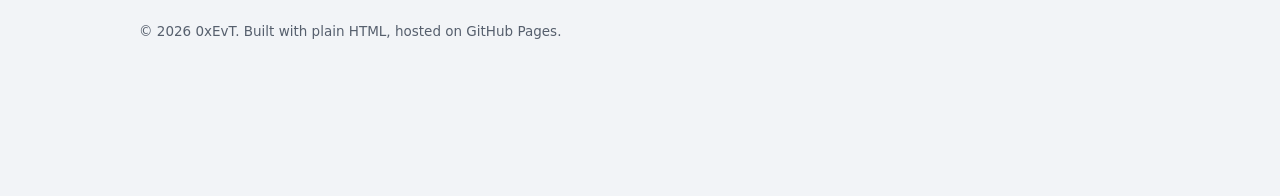
==== commit cedce4c1: "Revert homepage card blurb, shorten the dek on the post page instead" ====
--- a/index.html
+++ b/index.html
@@ -48,7 +48,7 @@
       <a class="investigation-card" href="/posts/anatomy-of-a-fake-onedrive-sync-script.html">
         <div class="category">DFIR Case File</div>
         <h3>Anatomy of a Fake OneDrive Sync Script</h3>
-        <p>How a 316&nbsp;KB file called <code>onedrive-sync.ps1</code> turned out to be half of a credential-theft toolkit &mdash; found after a friend's Telegram account was stolen.</p>
+        <p>How a 316&nbsp;KB file called <code>onedrive-sync.ps1</code> turned out to be half of a working credential-theft toolkit &mdash; and how a friend's stolen Telegram account led straight to it.</p>
         <div class="tags">
           <span class="tag">powershell</span>
           <span class="tag">malware-analysis</span>
